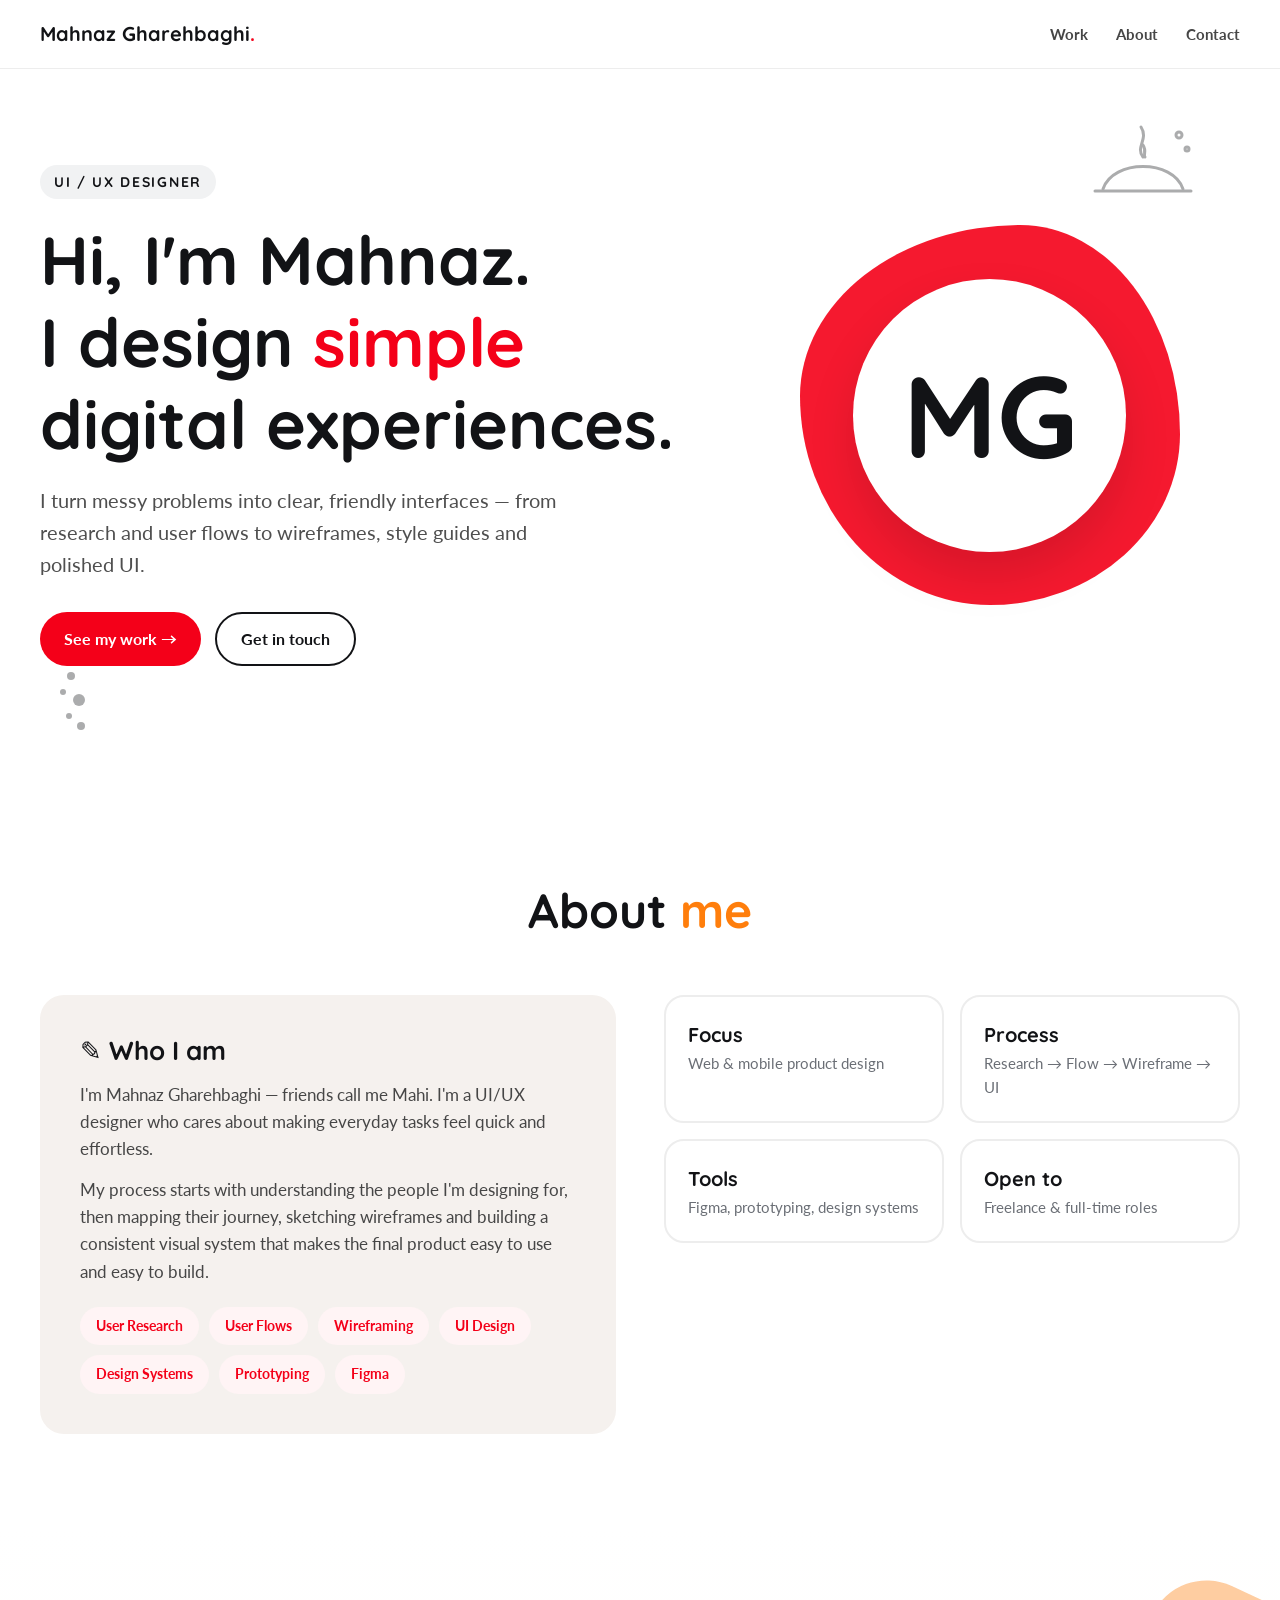
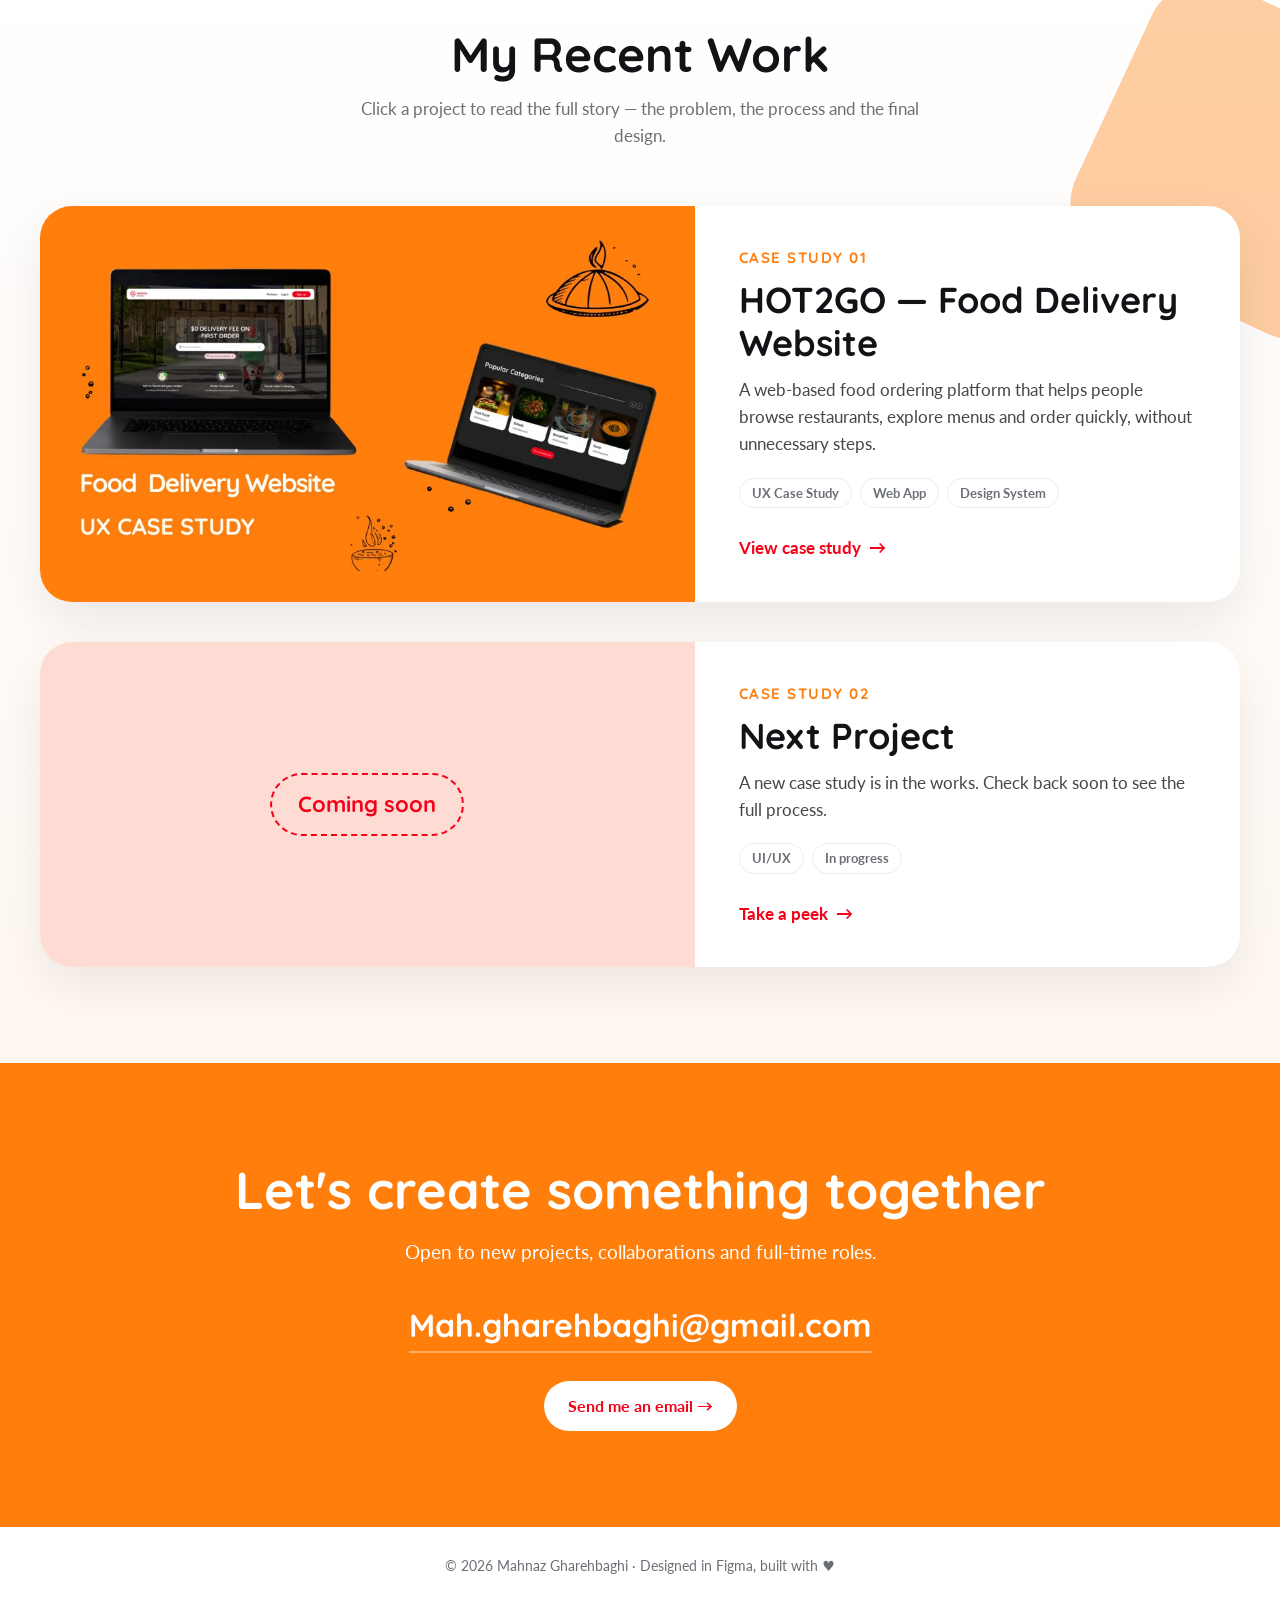
==== index.html @ f17ccb19 "Home hero: light background instead of black Co-Authored-By: Claude Opus 5.5 <noreply@anthropic.com>" ====
<!doctype html>
<html lang="en">
<head>
  <meta charset="utf-8">
  <meta name="viewport" content="width=device-width, initial-scale=1">
  <title>Mahnaz Gharehbaghi · UI/UX Designer</title>
  <meta name="description" content="Portfolio of Mahnaz Gharehbaghi (Mahi), UI/UX designer: case studies in user research, user flows, wireframes and design systems.">
  <meta property="og:title" content="Mahnaz Gharehbaghi · UI/UX Designer">
  <meta property="og:description" content="UI/UX case studies by Mahi.">
  <meta property="og:image" content="/assets/hot2go/card.webp">
  <link rel="icon" href="data:image/svg+xml,<svg xmlns='http://www.w3.org/2000/svg' viewBox='0 0 64 64'><circle cx='32' cy='32' r='30' fill='%23121316'/><text x='32' y='43' font-size='30' text-anchor='middle' font-family='Arial' font-weight='700' fill='white'>M</text></svg>">
  <link rel="preconnect" href="https://fonts.googleapis.com">
  <link rel="preconnect" href="https://fonts.gstatic.com" crossorigin>
  <link href="https://fonts.googleapis.com/css2?family=Lato:wght@400;700&family=Quicksand:wght@500;700&display=swap" rel="stylesheet">
  <link rel="stylesheet" href="/styles.css?v=5">
</head>
<body class="home">

<nav class="nav">
  <div class="wrap">
    <a href="/" class="logo full">Mahnaz Gharehbaghi<span>.</span></a>
    <ul>
      <li><a href="#work">Work</a></li>
      <li class="hide-sm"><a href="#about">About</a></li>
      <li class="nav-contact">
        <button type="button" aria-expanded="false" aria-controls="contact-pop">Contact</button>
        <div class="contact-pop" id="contact-pop" role="dialog" aria-label="Contact">
          <small>Email me at</small>
          <a href="mailto:Mah.gharehbaghi@gmail.com">Mah.gharehbaghi@gmail.com</a>
          <button type="button" class="copy" data-email="Mah.gharehbaghi@gmail.com">Copy email</button>
        </div>
      </li>
    </ul>
  </div>
</nav>

<header class="hero">
  <!-- doodles -->
  <svg class="doodle d1" viewBox="0 0 120 120" fill="none" stroke="#121316" stroke-width="3" stroke-linecap="round" aria-hidden="true">
    <path d="M20 80c10-30 70-30 80 0"/><path d="M12 82h96"/><path d="M60 48c-8-10 6-18-2-30"/><path d="M60 36c4 6 0 10 2 12"/>
    <circle cx="96" cy="26" r="3"/><circle cx="104" cy="40" r="2"/>
  </svg>
  <svg class="doodle d2" viewBox="0 0 80 80" fill="#121316" aria-hidden="true">
    <circle cx="20" cy="10" r="4"/><circle cx="12" cy="26" r="3"/><circle cx="28" cy="34" r="6"/><circle cx="18" cy="50" r="3"/><circle cx="30" cy="60" r="4"/>
  </svg>

  <div class="wrap">
    <div>
      <span class="eyebrow reveal">UI / UX Designer</span>
      <h1 class="reveal delay-1">Hi, I'm Mahnaz.<br>I design <em>simple</em> digital experiences.</h1>
      <p class="lead reveal delay-2">I turn messy problems into clear, friendly interfaces — from research and user flows to wireframes, style guides and polished UI.</p>
      <div class="actions reveal delay-2">
        <a class="btn" href="#work">See my work →</a>
        <a class="btn ghost" href="mailto:Mah.gharehbaghi@gmail.com">Get in touch</a>
      </div>
    </div>
    <div class="portrait reveal delay-1" aria-hidden="true">
      <div class="blob"></div>
      <div class="initials">MG</div>
    </div>
  </div>

  <svg class="wave" viewBox="0 0 1440 80" preserveAspectRatio="none" aria-hidden="true">
    <path d="M0 40 C 360 90 720 0 1080 30 S 1440 50 1440 50 V80 H0 Z" fill="#ffffff"/>
  </svg>
</header>

<section class="about" id="about">
  <div class="wrap">
    <div class="section-head reveal">
      <h2>About <span>me</span></h2>
    </div>
    <div class="about-grid">
      <div class="about-card reveal">
        <h3>✎ Who I am</h3>
        <p>I'm Mahnaz Gharehbaghi — friends call me Mahi. I'm a UI/UX designer who cares about making everyday tasks feel quick and effortless.</p>
        <p>My process starts with understanding the people I'm designing for, then mapping their journey, sketching wireframes and building a consistent visual system that makes the final product easy to use and easy to build.</p>
        <div class="skills">
          <span>User Research</span><span>User Flows</span><span>Wireframing</span>
          <span>UI Design</span><span>Design Systems</span><span>Prototyping</span><span>Figma</span>
        </div>
      </div>
      <div class="facts reveal delay-1">
        <div class="fact"><div class="label">Focus</div><div class="value">Web &amp; mobile product design</div></div>
        <div class="fact"><div class="label">Process</div><div class="value">Research → Flow → Wireframe → UI</div></div>
        <div class="fact"><div class="label">Tools</div><div class="value">Figma, prototyping, design systems</div></div>
        <div class="fact"><div class="label">Open to</div><div class="value">Freelance &amp; full-time roles</div></div>
      </div>
    </div>
  </div>
</section>

<section class="work" id="work">
  <div class="work-blob" aria-hidden="true"></div>
  <div class="wrap">
    <div class="section-head reveal">
      <h2>My Recent Work</h2>
      <p>Click a project to read the full story — the problem, the process and the final design.</p>
    </div>

    <div class="cases">
      <a class="case reveal" href="/case-studies/hot2go">
        <div class="thumb"><img src="/assets/hot2go/card.webp" alt="HOT2GO food delivery website shown on two laptops" width="960" height="492"></div>
        <div class="body">
          <div class="num">CASE STUDY 01</div>
          <h3>HOT2GO — Food Delivery Website</h3>
          <p>A web-based food ordering platform that helps people browse restaurants, explore menus and order quickly, without unnecessary steps.</p>
          <div class="tags"><span>UX Case Study</span><span>Web App</span><span>Design System</span></div>
          <span class="more">View case study <span class="arrow">→</span></span>
        </div>
      </a>

      <a class="case soon reveal" href="/case-studies/coming-soon">
        <div class="thumb"><span class="ph">Coming soon</span></div>
        <div class="body">
          <div class="num">CASE STUDY 02</div>
          <h3>Next Project</h3>
          <p>A new case study is in the works. Check back soon to see the full process.</p>
          <div class="tags"><span>UI/UX</span><span>In progress</span></div>
          <span class="more">Take a peek <span class="arrow">→</span></span>
        </div>
      </a>
    </div>
  </div>
</section>

<section class="contact" id="contact">
  <div class="wrap reveal">
    <h2>Let's create something together</h2>
    <p>Open to new projects, collaborations and full-time roles.</p>
    <a class="email-big" href="mailto:Mah.gharehbaghi@gmail.com">Mah.gharehbaghi@gmail.com</a><br>
    <a class="btn" href="mailto:Mah.gharehbaghi@gmail.com">Send me an email →</a>
  </div>
</section>

<footer>© <span id="y"></span> Mahnaz Gharehbaghi · Designed in Figma, built with ♥</footer>

<script src="/main.js?v=5"></script>
</body>
</html>
---- styles.css ----
/* Portfolio_Mahi — styles based on the HOT2GO Figma style guide */
:root {
  --orange: #ff7e0c;
  --peach: #fec18a;
  --blush: #fedcd4;
  --card: #f5f1ee;
  --red: #f40019;
  --red-50: #fff4f5;
  --ink: #121316;
  --ink-2: #464646;
  --muted: #6b6f76;
  --line: #ededed;
  --white: #ffffff;
  --radius: 24px;
  --max: 1200px;
  --head: "Quicksand", system-ui, sans-serif;
  --body: "Lato", system-ui, sans-serif;
}

* { box-sizing: border-box; }
html { scroll-behavior: smooth; }
body {
  margin: 0;
  background: var(--white);
  color: var(--ink);
  font-family: var(--body);
  font-size: 17px;
  line-height: 1.6;
  overflow-x: hidden;
}
img { max-width: 100%; display: block; }
a { color: inherit; }
h1, h2, h3 { font-family: var(--head); font-weight: 700; line-height: 1.2; margin: 0; }

.wrap { width: min(var(--max), 100% - 32px); margin-inline: auto; }

/* ---------- Nav ---------- */
.nav {
  position: sticky; top: 0; z-index: 20;
  background: rgba(255, 255, 255, .9);
  backdrop-filter: blur(10px);
  border-bottom: 1px solid var(--line);
}
.nav .wrap { display: flex; align-items: center; justify-content: space-between; height: 68px; }
.logo { font-family: var(--head); font-weight: 700; font-size: 24px; text-decoration: none; }
.logo span { color: var(--red); }
.nav ul { list-style: none; display: flex; gap: 28px; margin: 0; padding: 0; }
.nav ul a { text-decoration: none; font-weight: 700; font-size: 15px; color: var(--ink-2); }
.nav ul a:hover { color: var(--red); }
.btn {
  display: inline-flex; align-items: center; gap: 8px;
  background: var(--red); color: var(--white);
  font-family: var(--body); font-weight: 700; font-size: 16px;
  padding: 12px 24px; border-radius: 999px; text-decoration: none;
  transition: transform .2s ease, box-shadow .2s ease;
}
.btn:hover { transform: translateY(-2px); box-shadow: 0 8px 20px rgba(244, 0, 25, .25); }
.btn.ghost { background: transparent; color: var(--white); border: 2px solid var(--white); }
.btn.ghost:hover { box-shadow: none; background: rgba(255,255,255,.12); }

/* ---------- Hero ---------- */
.hero {
  position: relative; overflow: hidden;
  background: var(--orange); color: var(--white);
  padding: 96px 0 120px;
}
.hero .wrap { position: relative; z-index: 2; display: grid; grid-template-columns: 1.3fr 1fr; gap: 48px; align-items: center; }
.eyebrow {
  display: inline-block; font-family: var(--head); font-weight: 700;
  letter-spacing: .12em; text-transform: uppercase; font-size: 14px;
  background: rgba(255,255,255,.18); padding: 6px 14px; border-radius: 999px; margin-bottom: 20px;
}
.hero h1 { font-size: clamp(40px, 6vw, 68px); }
.hero h1 em { font-style: normal; color: var(--ink); }
.hero p.lead { font-size: 20px; max-width: 540px; margin: 20px 0 32px; opacity: .95; }
.hero .actions { display: flex; flex-wrap: wrap; gap: 14px; }
.hero .btn { background: var(--white); color: var(--red); }
.hero .btn.ghost { background: transparent; color: var(--white); }

.portrait {
  position: relative; aspect-ratio: 1; max-width: 380px; justify-self: center; width: 100%;
}
.portrait .blob {
  position: absolute; inset: 0;
  background: var(--peach);
  border-radius: 58% 42% 50% 50% / 45% 55% 45% 55%;
  animation: morph 12s ease-in-out infinite;
}
.portrait .initials {
  position: absolute; inset: 14%;
  display: grid; place-items: center;
  background: var(--white); color: var(--red);
  border-radius: 50%;
  font-family: var(--head); font-size: clamp(64px, 9vw, 120px); font-weight: 700;
  box-shadow: 0 24px 48px rgba(0,0,0,.12);
}
.doodle { position: absolute; z-index: 1; pointer-events: none; }
.doodle.d1 { top: 40px; right: 6%; width: 120px; }
.doodle.d2 { bottom: 40px; left: 4%; width: 80px; }
.wave { position: absolute; left: 0; right: 0; bottom: -1px; width: 100%; height: 80px; z-index: 1; }

@keyframes morph {
  0%, 100% { border-radius: 58% 42% 50% 50% / 45% 55% 45% 55%; transform: rotate(0deg); }
  50% { border-radius: 42% 58% 45% 55% / 55% 45% 55% 45%; transform: rotate(8deg); }
}

/* ---------- Sections ---------- */
section { padding: 96px 0; position: relative; }
.section-head { text-align: center; margin-bottom: 56px; }
.section-head h2 { font-size: clamp(32px, 4vw, 48px); }
.section-head h2 span { color: var(--orange); }
.section-head p { color: var(--muted); margin: 12px auto 0; max-width: 560px; }

/* About */
.about { background: var(--white); }
.about-grid { display: grid; grid-template-columns: 1fr 1fr; gap: 48px; align-items: start; }
.about-card {
  background: var(--card); border-radius: var(--radius); padding: 40px;
}
.about-card h3 { font-size: 26px; margin-bottom: 14px; display: flex; gap: 10px; align-items: center; }
.about-card p { color: var(--ink-2); margin: 0 0 14px; }
.facts { display: grid; grid-template-columns: 1fr 1fr; gap: 16px; }
.fact {
  border: 2px solid var(--line); border-radius: 20px; padding: 22px;
}
.fact .label { font-family: var(--head); font-weight: 700; font-size: 20px; }
.fact .value { color: var(--muted); font-size: 15px; }
.skills { display: flex; flex-wrap: wrap; gap: 10px; margin-top: 22px; }
.skills span {
  background: var(--red-50); color: var(--red); font-weight: 700; font-size: 14px;
  padding: 8px 16px; border-radius: 999px;
}

/* Work / case studies */
.work { background: linear-gradient(180deg, var(--white) 0%, #fff8f2 100%); overflow: hidden; }
.work-blob {
  position: absolute; right: -120px; top: 80px; width: 300px; height: 300px;
  background: var(--peach); border-radius: 60px; transform: rotate(25deg); opacity: .8; z-index: 0;
}
.cases, .work .section-head { position: relative; z-index: 1; }
.cases { display: grid; gap: 40px; }
.case {
  display: grid; grid-template-columns: 1.2fr 1fr; align-items: center; gap: 0;
  background: var(--white); border-radius: 32px; overflow: hidden; text-decoration: none;
  box-shadow: 0 20px 50px rgba(18, 19, 22, .08);
  transition: transform .35s ease, box-shadow .35s ease;
}
.case:hover { transform: translateY(-6px); box-shadow: 0 30px 60px rgba(18, 19, 22, .14); }
.case .thumb { height: 100%; min-height: 320px; overflow: hidden; background: var(--orange); }
.case .thumb { display: grid; place-items: center; }
.case .thumb img { width: 100%; height: 100%; object-fit: contain; transition: transform .6s ease; }
.case:hover .thumb img { transform: scale(1.05); }
.case .body { padding: 40px 44px; }
.case .num { font-family: var(--head); font-weight: 700; color: var(--orange); font-size: 15px; letter-spacing: .1em; }
.case h3 { font-size: clamp(26px, 3vw, 36px); margin: 8px 0 12px; }
.case p { color: var(--ink-2); margin: 0 0 20px; }
.tags { display: flex; flex-wrap: wrap; gap: 8px; margin-bottom: 26px; }
.tags span { border: 1.5px solid var(--line); border-radius: 999px; padding: 4px 12px; font-size: 13px; color: var(--muted); font-weight: 700; }
.more { color: var(--red); font-weight: 700; display: inline-flex; gap: 8px; align-items: center; }
.case:hover .more .arrow { transform: translateX(6px); }
.more .arrow { transition: transform .3s ease; }

.case.soon .thumb {
  display: grid; place-items: center; background: var(--blush);
}
.case.soon .thumb .ph {
  font-family: var(--head); font-weight: 700; color: var(--red); font-size: 22px;
  border: 2px dashed var(--red); border-radius: 999px; padding: 12px 26px;
}

/* Contact */
.contact { background: var(--orange); color: var(--white); text-align: center; overflow: hidden; }
.contact h2 { font-size: clamp(32px, 4.5vw, 52px); }
.contact p { font-size: 19px; max-width: 520px; margin: 16px auto 32px; }
.contact .btn { background: var(--white); color: var(--red); }

footer { padding: 28px 0; text-align: center; color: var(--muted); font-size: 14px; }

/* ---------- Case study page ---------- */
.cs-hero { padding: 64px 0 40px; }
.back { display: inline-flex; gap: 8px; color: var(--muted); font-weight: 700; text-decoration: none; margin-bottom: 24px; }
.back:hover { color: var(--red); }
.cs-hero h1 { font-size: clamp(36px, 5vw, 56px); }
.cs-hero h1 span { color: var(--orange); }
.cs-hero p { color: var(--ink-2); max-width: 720px; font-size: 19px; }
.cs-meta { display: flex; flex-wrap: wrap; gap: 14px; margin-top: 24px; }
.cs-meta div { background: var(--card); border-radius: 16px; padding: 12px 20px; }
.cs-meta b { display: block; font-family: var(--head); }
.cs-meta span { color: var(--muted); font-size: 15px; }
.cs-sections { padding: 0; }
.cs-sections img { width: 100%; max-width: 1440px; height: auto; margin-inline: auto; }
.cs-next { text-align: center; padding: 80px 0; background: var(--card); }
.cs-next h2 { font-size: 32px; margin-bottom: 20px; }

.soon-page { min-height: 70vh; display: grid; place-items: center; text-align: center; }
.soon-page h1 { font-size: clamp(36px, 5vw, 56px); margin-bottom: 12px; }
.soon-page h1 span { color: var(--orange); }
.soon-page p { color: var(--muted); margin-bottom: 28px; }

/* ---------- Reveal animation ---------- */
.reveal { opacity: 0; transform: translateY(32px); transition: opacity .8s ease, transform .8s ease; }
.reveal.in { opacity: 1; transform: none; }
.reveal.delay-1 { transition-delay: .12s; }
.reveal.delay-2 { transition-delay: .24s; }

@media (prefers-reduced-motion: reduce) {
  html { scroll-behavior: auto; }
  .reveal { opacity: 1; transform: none; transition: none; }
  .portrait .blob { animation: none; }
}

/* ---------- Responsive ---------- */
@media (max-width: 860px) {
  .hero { padding: 64px 0 100px; }
  .hero .wrap, .about-grid, .case { grid-template-columns: 1fr; }
  .portrait { max-width: 260px; order: -1; }
  .case .thumb { min-height: 220px; }
  .case .body { padding: 28px 24px; }
  section { padding: 72px 0; }
  .doodle.d1 { width: 80px; }
  .work-blob { width: 180px; height: 180px; right: -110px; top: 40px; }
}
@media (max-width: 560px) {
  .nav ul { gap: 16px; }
  .nav ul li.hide-sm { display: none; }
  .facts { grid-template-columns: 1fr; }
  .about-card { padding: 28px 22px; }
}

/* ---------- Home hero palette (no orange, hero only) ---------- */
body.home {
  --h-bg: #121316;      /* hero + contact */
  --h-soft: #f5f5f7;    /* light sections */
  --h-accent: #f40019;  /* brand red */
  --h-blob: #2b3037;
}
.home .hero { background: var(--white); color: var(--ink); }
.home .hero h1 em { color: var(--h-accent); }
.home .hero p.lead { color: var(--ink-2); }
.home .eyebrow { background: #f1f2f3; color: var(--ink); }
.home .hero .btn { background: var(--h-accent); color: var(--white); }
.home .hero .btn.ghost { background: transparent; color: var(--ink); border-color: var(--ink); }
.home .hero .btn.ghost:hover { background: #f1f2f3; }
.home .doodle.d1 { stroke: var(--ink); opacity: .35; }
.home .doodle.d2 { fill: var(--ink); opacity: .35; }
.home .portrait .blob { background: var(--h-accent); opacity: .9; }
.home .portrait .initials { color: var(--ink); }
.home .wave { display: none; }
.contact .email-big { display: inline-block; font-family: var(--head); font-weight: 700; font-size: clamp(22px, 3vw, 32px); color: var(--white); margin-bottom: 28px; text-decoration: none; border-bottom: 2px solid rgba(255,255,255,.35); }
.contact .email-big:hover { border-color: var(--white); }

/* Nav: full name + contact popover */
.logo.full { font-size: 20px; white-space: nowrap; }
.nav-contact { position: relative; }
.nav-contact > button {
  font: inherit; font-weight: 700; font-size: 15px; color: var(--ink-2);
  background: none; border: 0; padding: 0; cursor: pointer;
}
.nav-contact > button:hover, .nav-contact > button[aria-expanded="true"] { color: var(--red); }
.contact-pop {
  position: absolute; right: 0; top: calc(100% + 18px);
  background: var(--white); border: 1px solid var(--line); border-radius: 16px;
  box-shadow: 0 20px 40px rgba(18,19,22,.12);
  padding: 16px 18px; min-width: 280px; z-index: 30;
  opacity: 0; transform: translateY(-6px); pointer-events: none; transition: opacity .2s ease, transform .2s ease;
}
.contact-pop.open { opacity: 1; transform: none; pointer-events: auto; }
.contact-pop small { display: block; color: var(--muted); font-size: 13px; margin-bottom: 6px; }
.contact-pop a { display: block; font-weight: 700; color: var(--ink); text-decoration: none; margin-bottom: 12px; white-space: nowrap; }
.contact-pop a:hover { color: var(--red); }
.contact-pop .copy {
  font: inherit; font-size: 14px; font-weight: 700; cursor: pointer;
  background: var(--red-50); color: var(--red); border: 0; border-radius: 999px; padding: 6px 14px;
}
@media (max-width: 560px) {
  .logo.full { font-size: 17px; }
  .contact-pop { right: -8px; min-width: 0; padding: 14px 16px; }
  .contact-pop a { font-size: 15px; }
}
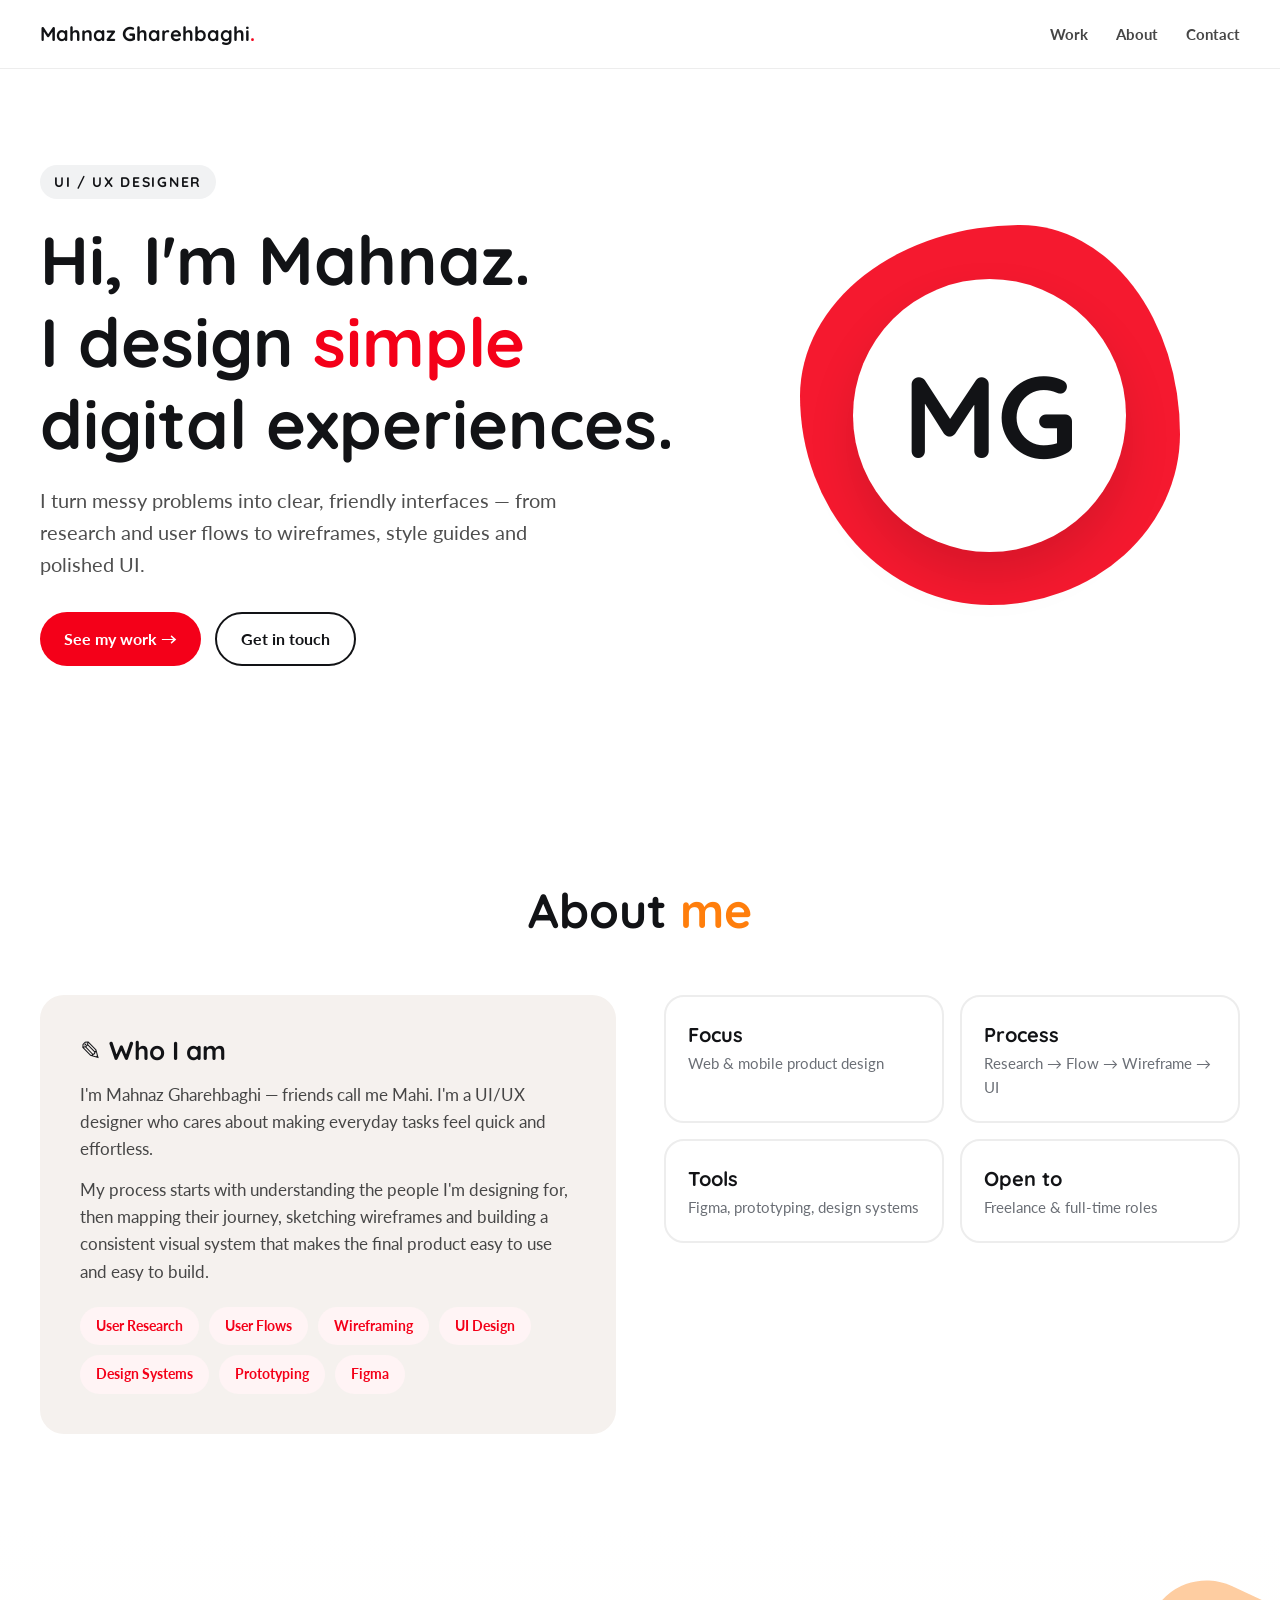
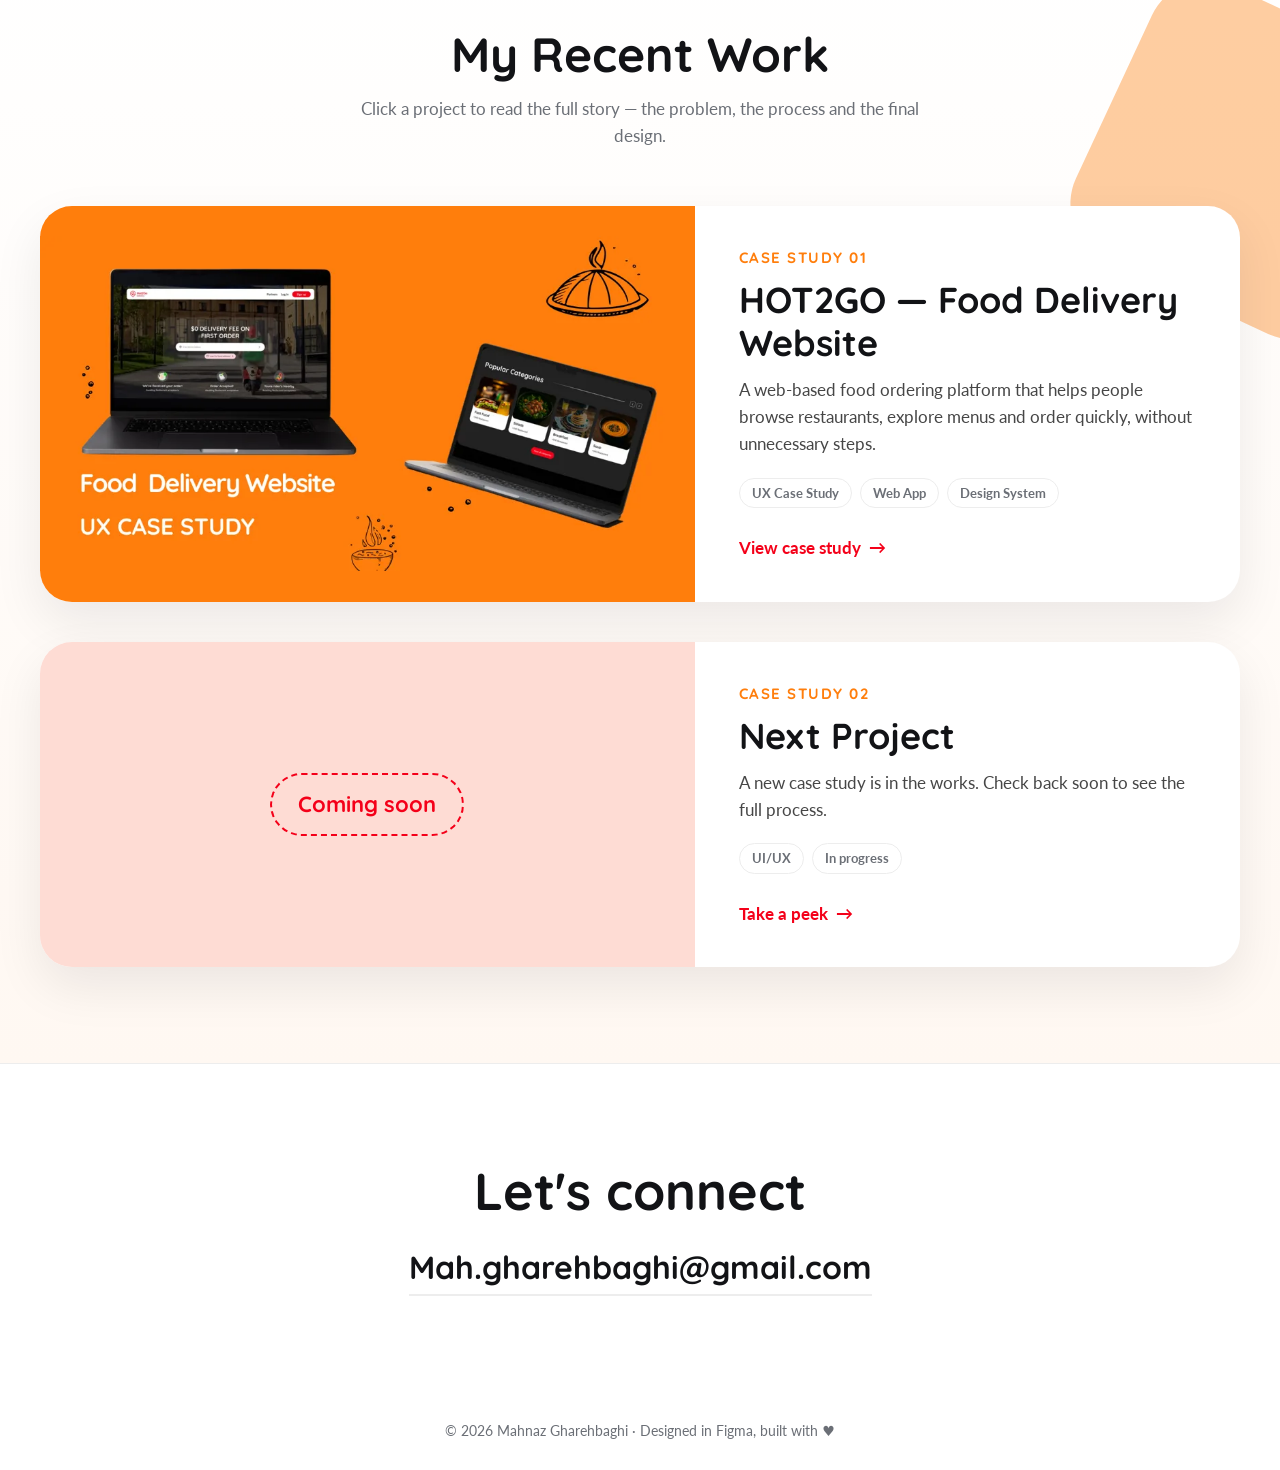
==== commit 9f812e65: "Home: remove hero doodles; simple 'Let's connect' contact section Co-Authored-By: Claude Opus 5.5 <n" ====
--- a/index.html
+++ b/index.html
@@ -12,7 +12,7 @@
   <link rel="preconnect" href="https://fonts.googleapis.com">
   <link rel="preconnect" href="https://fonts.gstatic.com" crossorigin>
   <link href="https://fonts.googleapis.com/css2?family=Lato:wght@400;700&family=Quicksand:wght@500;700&display=swap" rel="stylesheet">
-  <link rel="stylesheet" href="/styles.css?v=5">
+  <link rel="stylesheet" href="/styles.css?v=6">
 </head>
 <body class="home">
 
@@ -35,14 +35,6 @@
 </nav>
 
 <header class="hero">
-  <!-- doodles -->
-  <svg class="doodle d1" viewBox="0 0 120 120" fill="none" stroke="#121316" stroke-width="3" stroke-linecap="round" aria-hidden="true">
-    <path d="M20 80c10-30 70-30 80 0"/><path d="M12 82h96"/><path d="M60 48c-8-10 6-18-2-30"/><path d="M60 36c4 6 0 10 2 12"/>
-    <circle cx="96" cy="26" r="3"/><circle cx="104" cy="40" r="2"/>
-  </svg>
-  <svg class="doodle d2" viewBox="0 0 80 80" fill="#121316" aria-hidden="true">
-    <circle cx="20" cy="10" r="4"/><circle cx="12" cy="26" r="3"/><circle cx="28" cy="34" r="6"/><circle cx="18" cy="50" r="3"/><circle cx="30" cy="60" r="4"/>
-  </svg>
 
   <div class="wrap">
     <div>
@@ -126,15 +118,13 @@
 
 <section class="contact" id="contact">
   <div class="wrap reveal">
-    <h2>Let's create something together</h2>
-    <p>Open to new projects, collaborations and full-time roles.</p>
-    <a class="email-big" href="mailto:Mah.gharehbaghi@gmail.com">Mah.gharehbaghi@gmail.com</a><br>
-    <a class="btn" href="mailto:Mah.gharehbaghi@gmail.com">Send me an email →</a>
+    <h2>Let's connect</h2>
+    <a class="email-big" href="mailto:Mah.gharehbaghi@gmail.com">Mah.gharehbaghi@gmail.com</a>
   </div>
 </section>
 
 <footer>© <span id="y"></span> Mahnaz Gharehbaghi · Designed in Figma, built with ♥</footer>
 
-<script src="/main.js?v=5"></script>
+<script src="/main.js?v=6"></script>
 </body>
 </html>
--- a/styles.css
+++ b/styles.css
@@ -246,6 +246,10 @@
 .home .portrait .blob { background: var(--h-accent); opacity: .9; }
 .home .portrait .initials { color: var(--ink); }
 .home .wave { display: none; }
+.home .contact { background: var(--white); color: var(--ink); border-top: 1px solid var(--line); }
+.home .contact h2 { margin-bottom: 20px; }
+.home .contact .email-big { color: var(--ink); margin-bottom: 0; border-bottom-color: var(--line); }
+.home .contact .email-big:hover { color: var(--red); border-bottom-color: var(--red); }
 .contact .email-big { display: inline-block; font-family: var(--head); font-weight: 700; font-size: clamp(22px, 3vw, 32px); color: var(--white); margin-bottom: 28px; text-decoration: none; border-bottom: 2px solid rgba(255,255,255,.35); }
 .contact .email-big:hover { border-color: var(--white); }
 
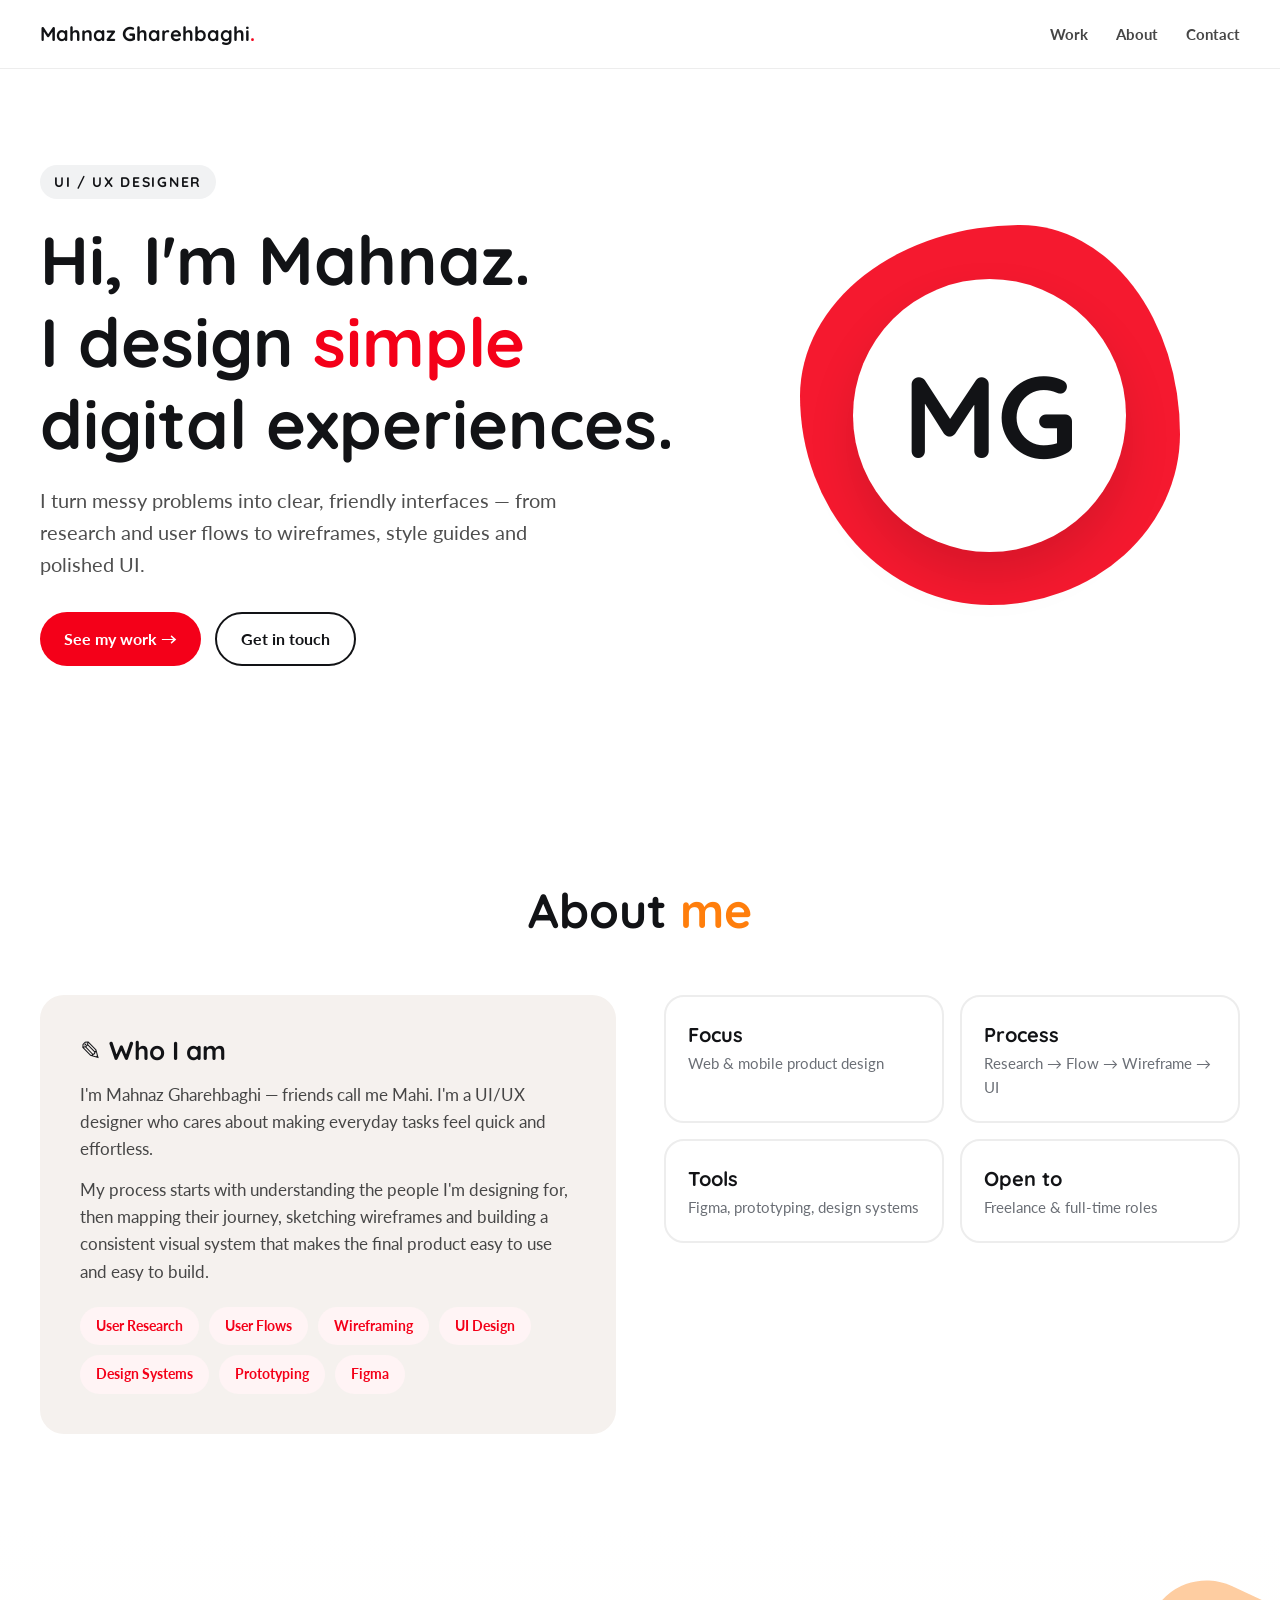
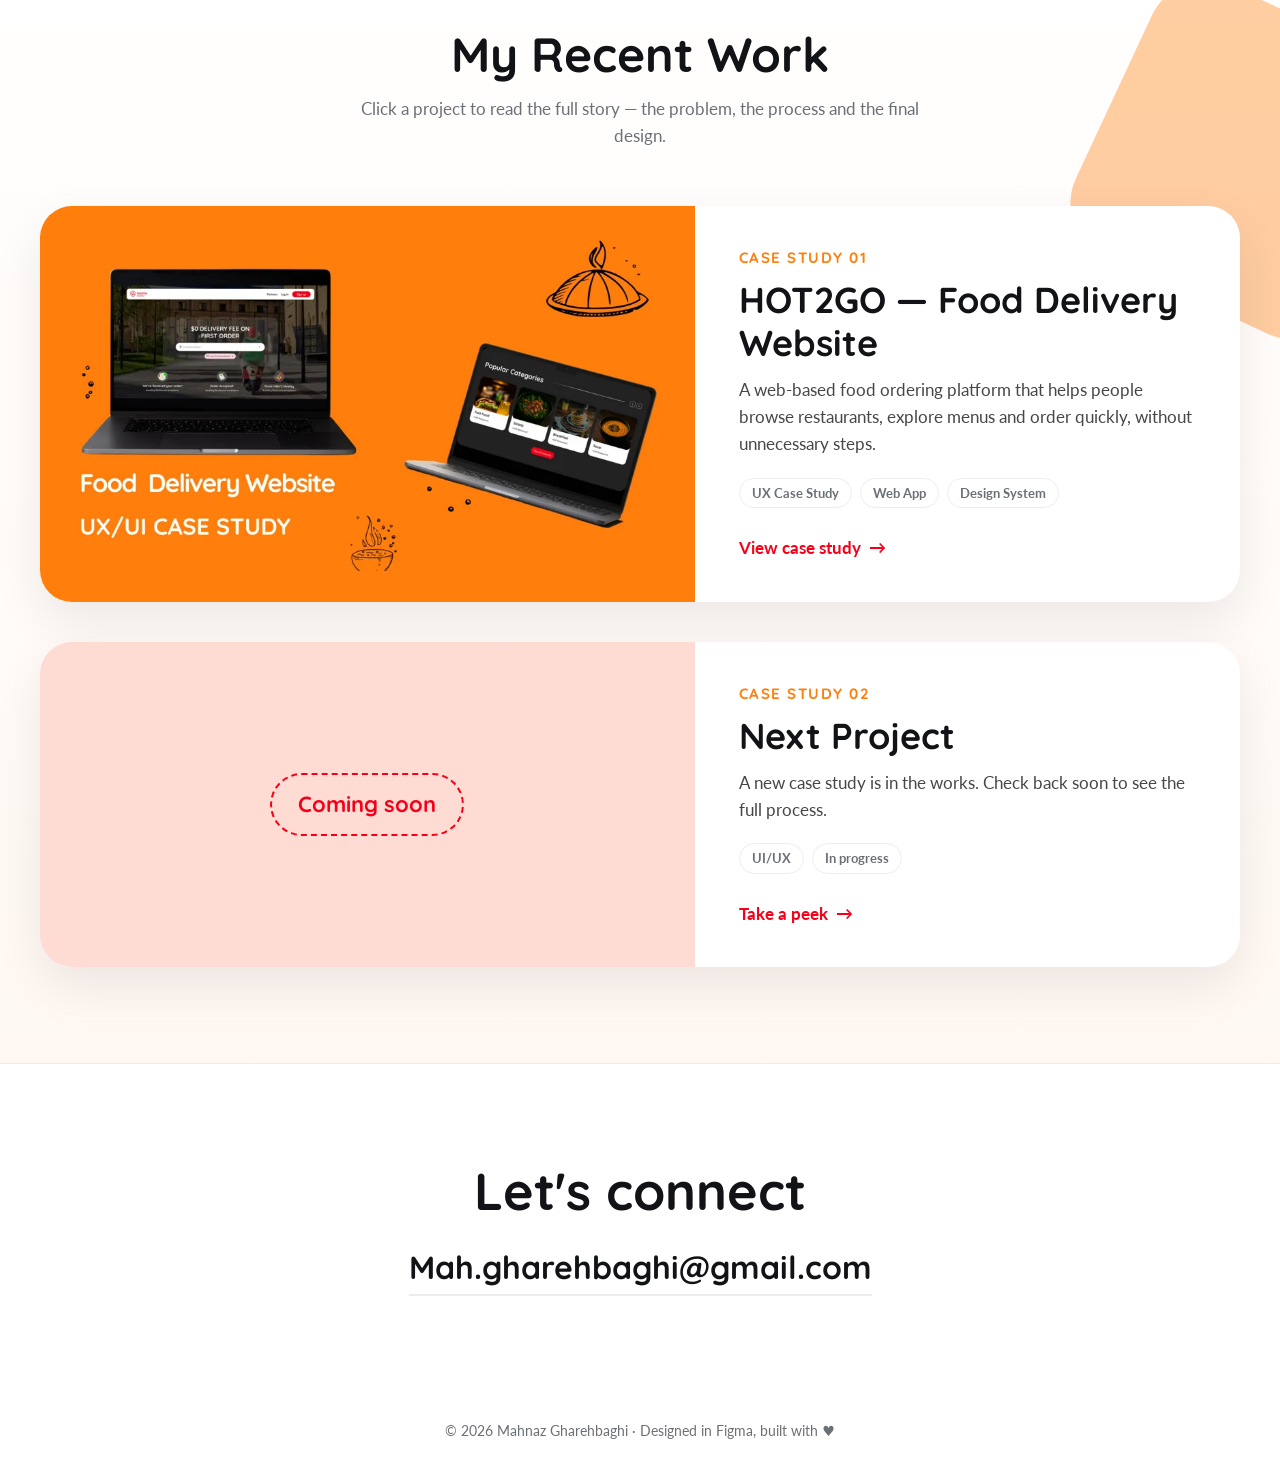
==== commit 650613f2: "HOT2GO cover: update title to UX/UI CASE STUDY from Figma Co-Authored-By: Claude Opus 5.5 <noreply@a" ====
--- a/index.html
+++ b/index.html
@@ -7,12 +7,12 @@
   <meta name="description" content="Portfolio of Mahnaz Gharehbaghi (Mahi), UI/UX designer: case studies in user research, user flows, wireframes and design systems.">
   <meta property="og:title" content="Mahnaz Gharehbaghi · UI/UX Designer">
   <meta property="og:description" content="UI/UX case studies by Mahi.">
-  <meta property="og:image" content="/assets/hot2go/card.webp">
+  <meta property="og:image" content="/assets/hot2go/card.webp?v=7">
   <link rel="icon" href="data:image/svg+xml,<svg xmlns='http://www.w3.org/2000/svg' viewBox='0 0 64 64'><circle cx='32' cy='32' r='30' fill='%23121316'/><text x='32' y='43' font-size='30' text-anchor='middle' font-family='Arial' font-weight='700' fill='white'>M</text></svg>">
   <link rel="preconnect" href="https://fonts.googleapis.com">
   <link rel="preconnect" href="https://fonts.gstatic.com" crossorigin>
   <link href="https://fonts.googleapis.com/css2?family=Lato:wght@400;700&family=Quicksand:wght@500;700&display=swap" rel="stylesheet">
-  <link rel="stylesheet" href="/styles.css?v=6">
+  <link rel="stylesheet" href="/styles.css?v=7">
 </head>
 <body class="home">
 
@@ -92,7 +92,7 @@
 
     <div class="cases">
       <a class="case reveal" href="/case-studies/hot2go">
-        <div class="thumb"><img src="/assets/hot2go/card.webp" alt="HOT2GO food delivery website shown on two laptops" width="960" height="492"></div>
+        <div class="thumb"><img src="/assets/hot2go/card.webp?v=7" alt="HOT2GO food delivery website shown on two laptops" width="960" height="492"></div>
         <div class="body">
           <div class="num">CASE STUDY 01</div>
           <h3>HOT2GO — Food Delivery Website</h3>
@@ -125,6 +125,6 @@
 
 <footer>© <span id="y"></span> Mahnaz Gharehbaghi · Designed in Figma, built with ♥</footer>
 
-<script src="/main.js?v=6"></script>
+<script src="/main.js?v=7"></script>
 </body>
 </html>
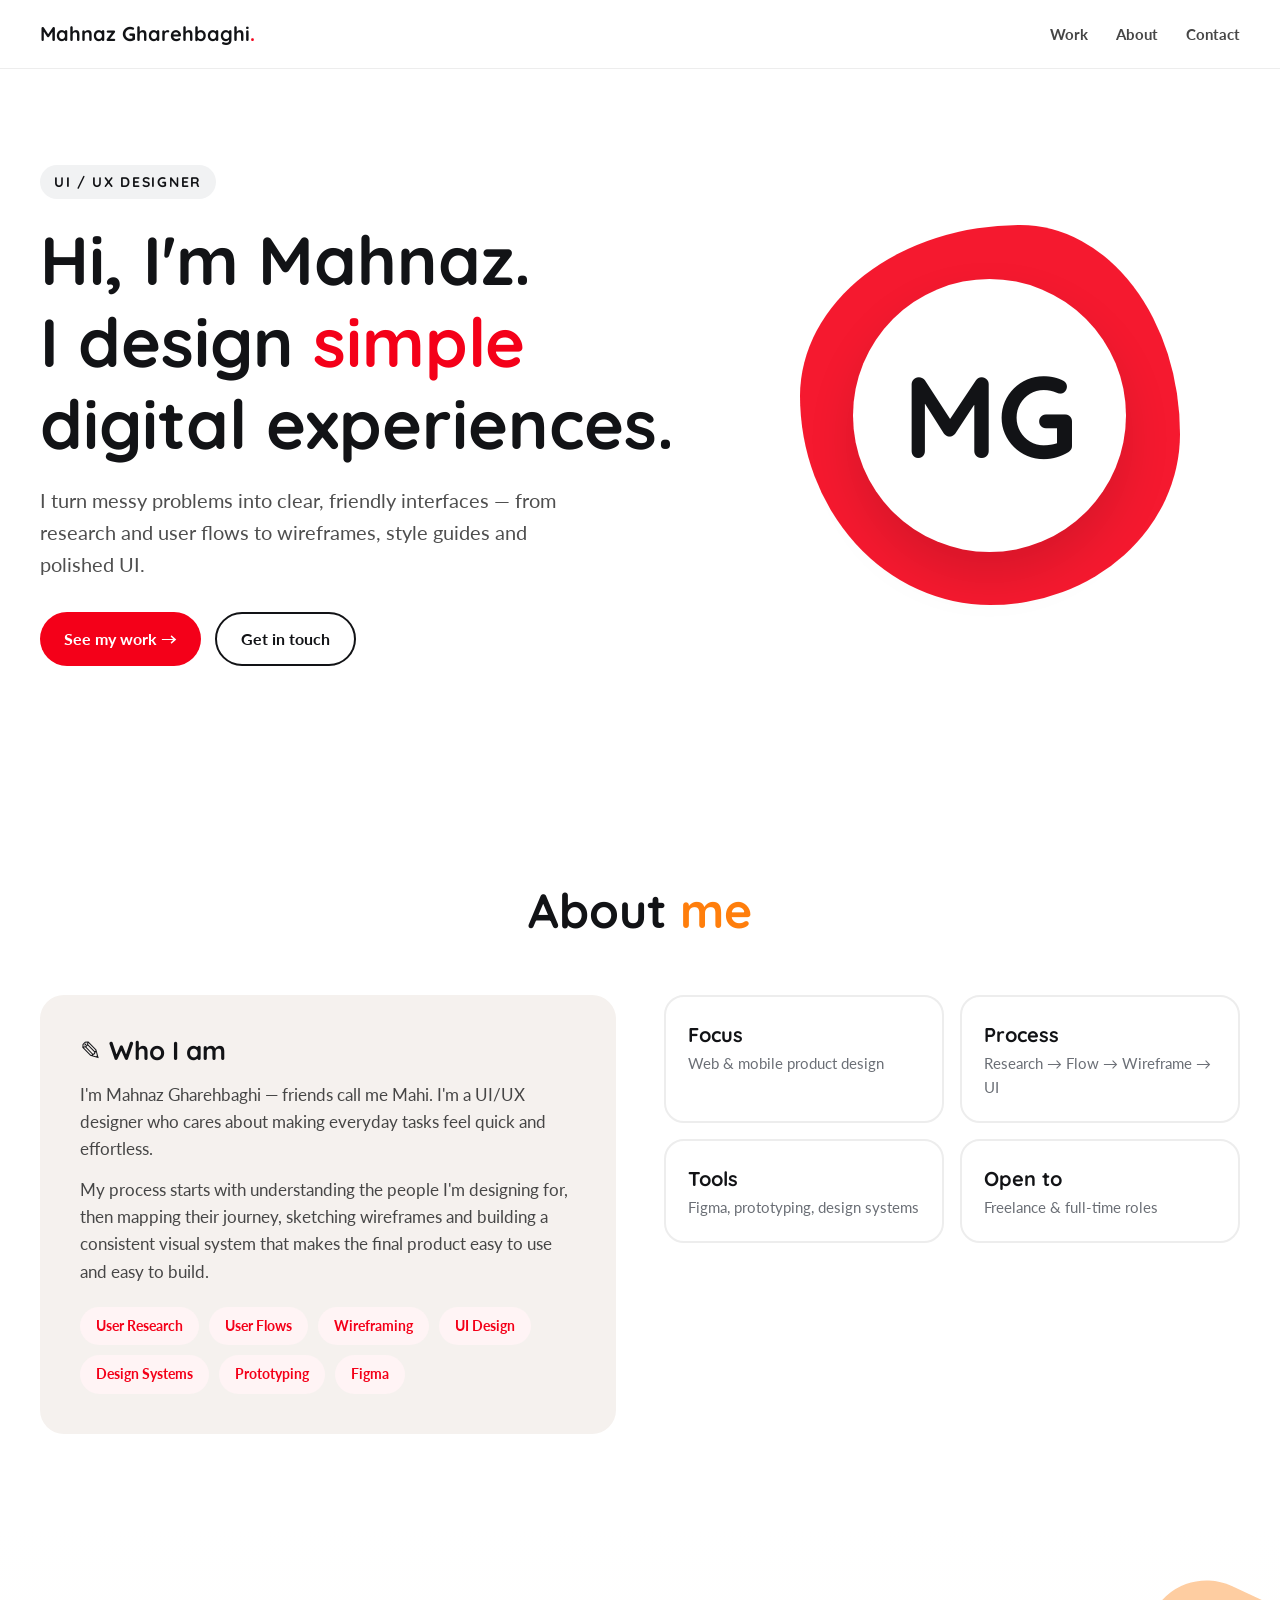
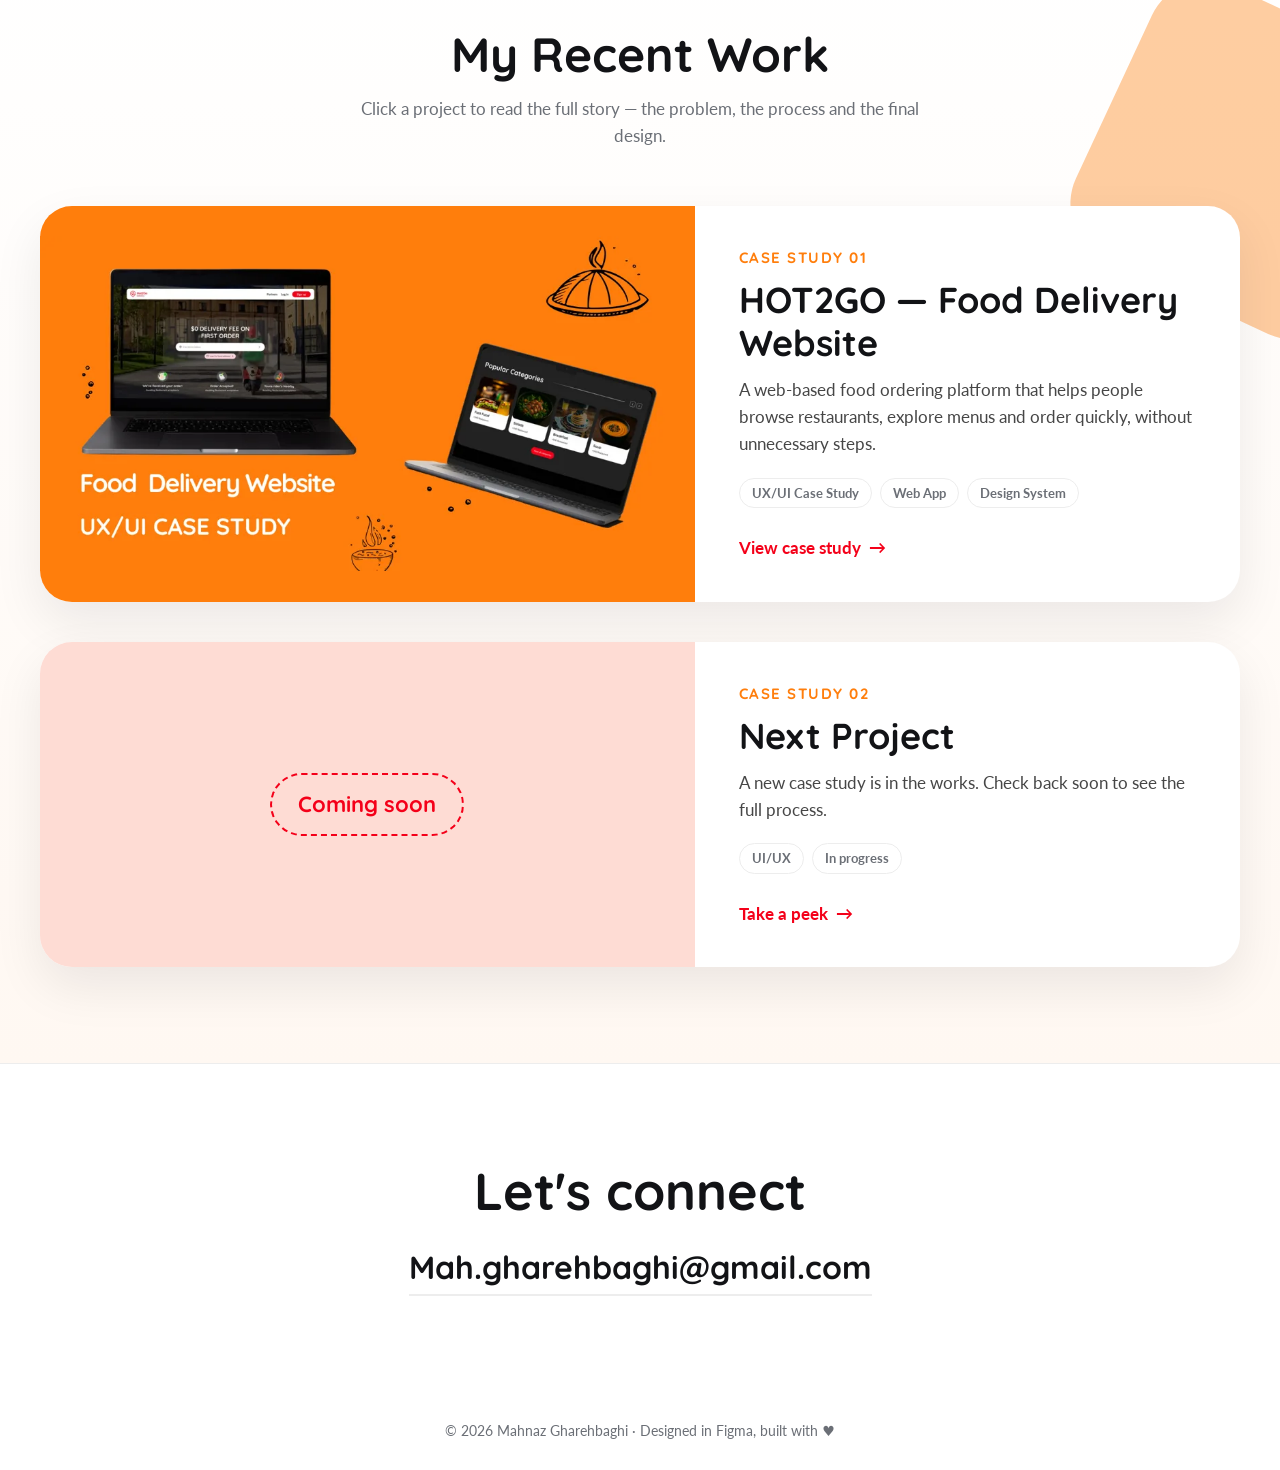
==== commit e7cb4c14: "Label: UX/UI Case Study Co-Authored-By: Claude Opus 5.5 <noreply@anthropic.com> Claude-Session: http" ====
--- a/index.html
+++ b/index.html
@@ -97,7 +97,7 @@
           <div class="num">CASE STUDY 01</div>
           <h3>HOT2GO — Food Delivery Website</h3>
           <p>A web-based food ordering platform that helps people browse restaurants, explore menus and order quickly, without unnecessary steps.</p>
-          <div class="tags"><span>UX Case Study</span><span>Web App</span><span>Design System</span></div>
+          <div class="tags"><span>UX/UI Case Study</span><span>Web App</span><span>Design System</span></div>
           <span class="more">View case study <span class="arrow">→</span></span>
         </div>
       </a>
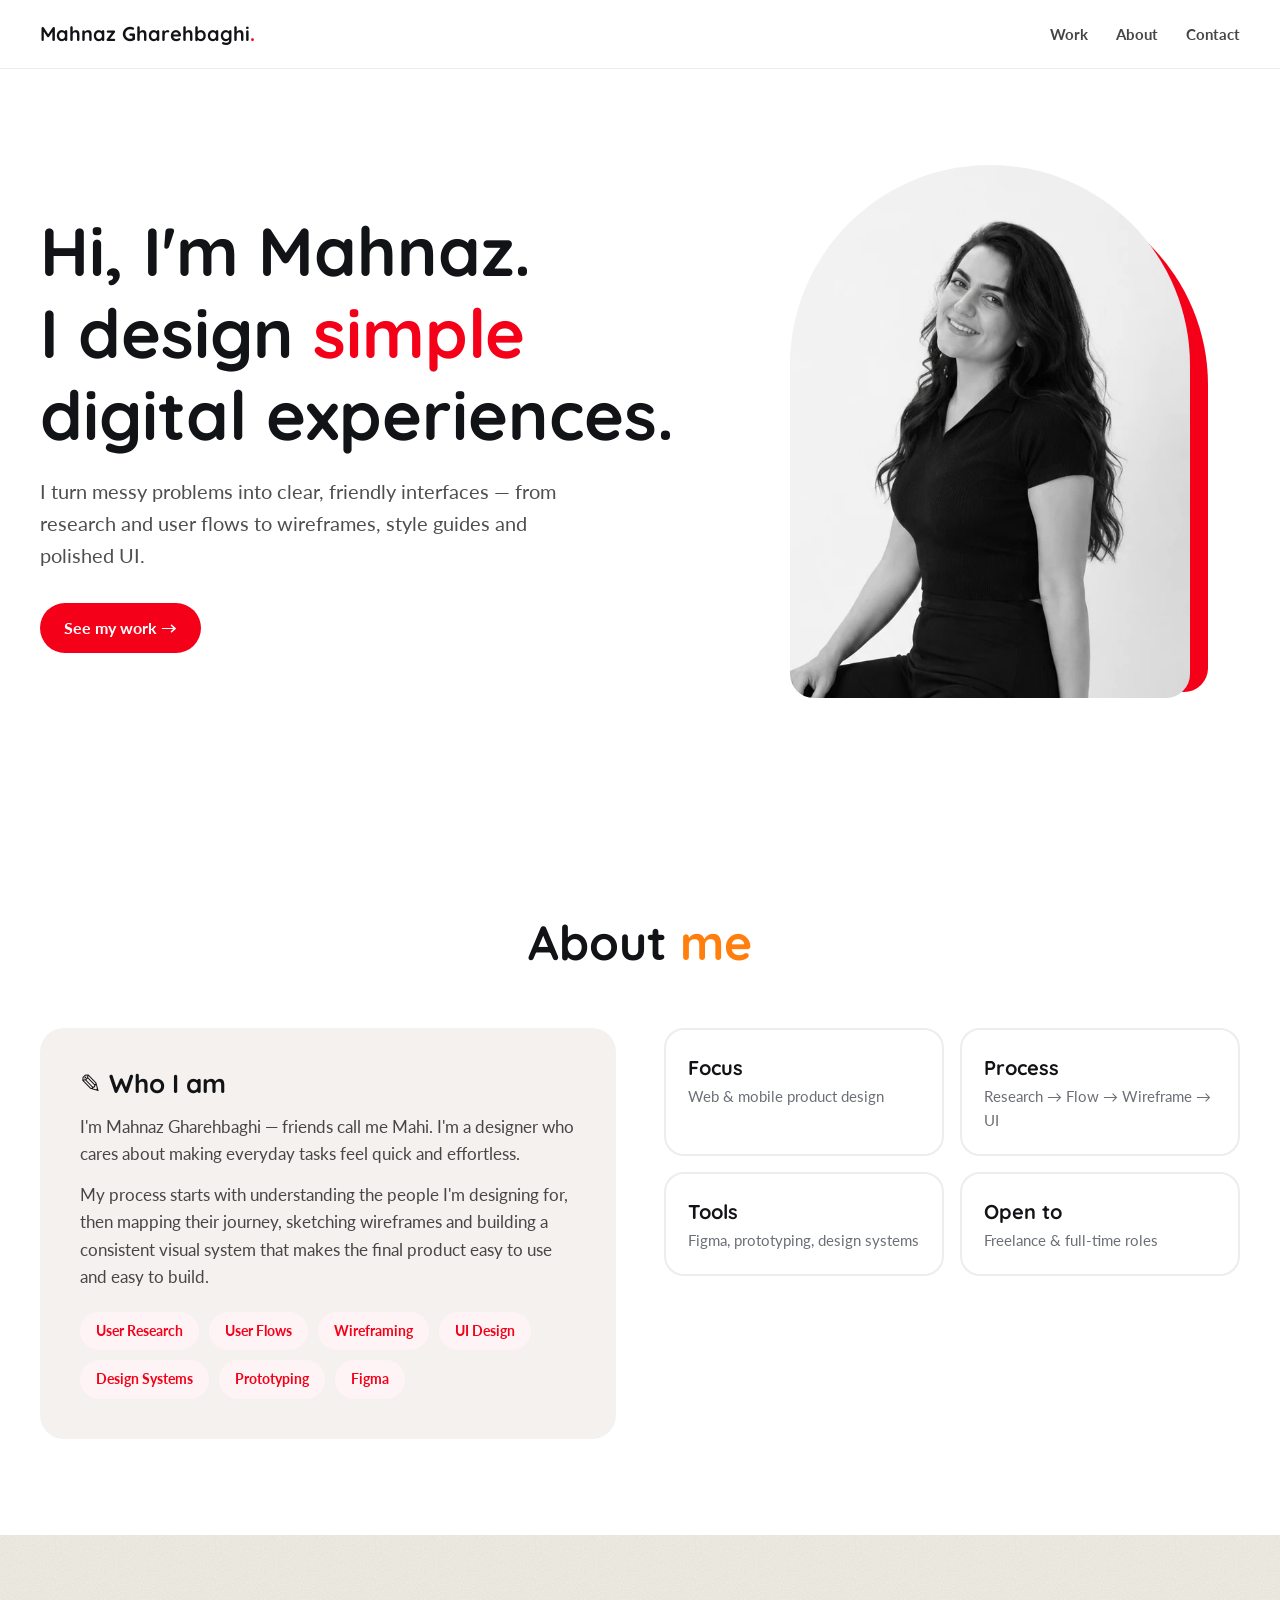
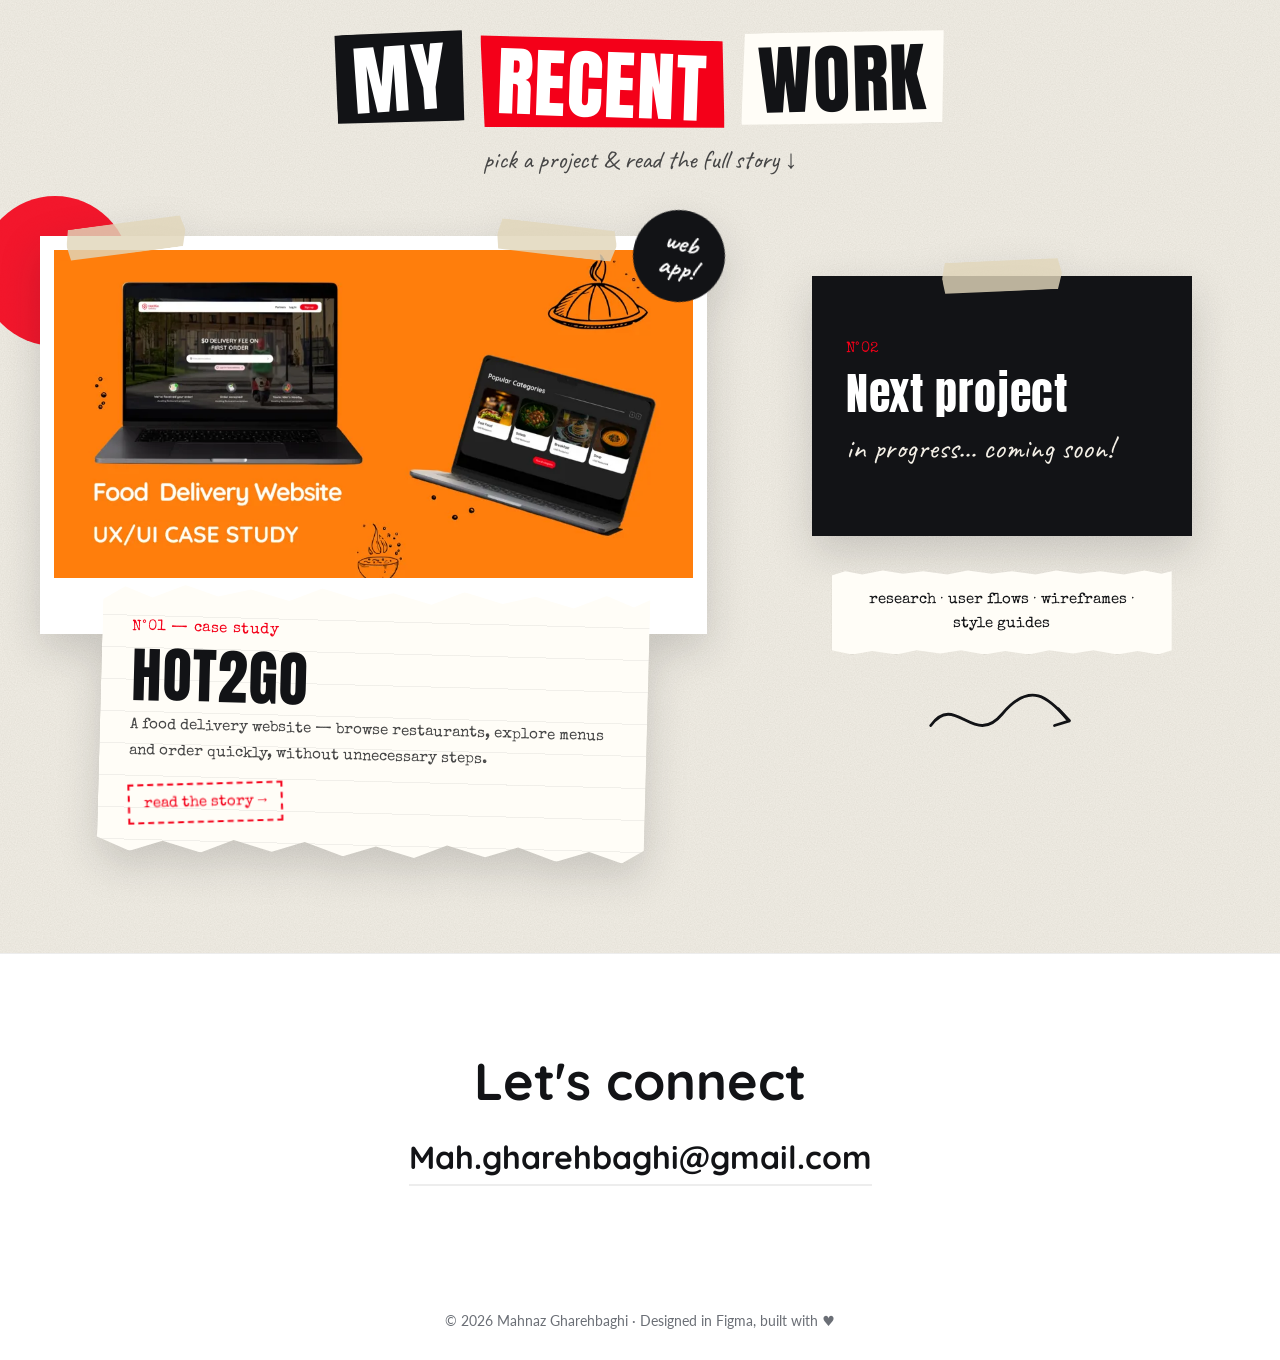
==== commit b7e410dc: "Home: portrait photo in hero, remove Get in touch and UI/UX text, collage-style Recent Work Co-Autho" ====
--- a/index.html
+++ b/index.html
@@ -3,16 +3,16 @@
 <head>
   <meta charset="utf-8">
   <meta name="viewport" content="width=device-width, initial-scale=1">
-  <title>Mahnaz Gharehbaghi · UI/UX Designer</title>
-  <meta name="description" content="Portfolio of Mahnaz Gharehbaghi (Mahi), UI/UX designer: case studies in user research, user flows, wireframes and design systems.">
-  <meta property="og:title" content="Mahnaz Gharehbaghi · UI/UX Designer">
-  <meta property="og:description" content="UI/UX case studies by Mahi.">
-  <meta property="og:image" content="/assets/hot2go/card.webp?v=7">
+  <title>Mahnaz Gharehbaghi · Portfolio</title>
+  <meta name="description" content="Portfolio of Mahnaz Gharehbaghi (Mahi): design case studies in user research, user flows, wireframes and design systems.">
+  <meta property="og:title" content="Mahnaz Gharehbaghi · Portfolio">
+  <meta property="og:description" content="Design case studies by Mahi.">
+  <meta property="og:image" content="/assets/hot2go/card.webp?v=8">
   <link rel="icon" href="data:image/svg+xml,<svg xmlns='http://www.w3.org/2000/svg' viewBox='0 0 64 64'><circle cx='32' cy='32' r='30' fill='%23121316'/><text x='32' y='43' font-size='30' text-anchor='middle' font-family='Arial' font-weight='700' fill='white'>M</text></svg>">
   <link rel="preconnect" href="https://fonts.googleapis.com">
   <link rel="preconnect" href="https://fonts.gstatic.com" crossorigin>
-  <link href="https://fonts.googleapis.com/css2?family=Lato:wght@400;700&family=Quicksand:wght@500;700&display=swap" rel="stylesheet">
-  <link rel="stylesheet" href="/styles.css?v=7">
+  <link href="https://fonts.googleapis.com/css2?family=Anton&family=Caveat:wght@500;700&family=Lato:wght@400;700&family=Quicksand:wght@500;700&family=Special+Elite&display=swap" rel="stylesheet">
+  <link rel="stylesheet" href="/styles.css?v=8">
 </head>
 <body class="home">
 
@@ -38,18 +38,16 @@
 
   <div class="wrap">
     <div>
-      <span class="eyebrow reveal">UI / UX Designer</span>
       <h1 class="reveal delay-1">Hi, I'm Mahnaz.<br>I design <em>simple</em> digital experiences.</h1>
       <p class="lead reveal delay-2">I turn messy problems into clear, friendly interfaces — from research and user flows to wireframes, style guides and polished UI.</p>
       <div class="actions reveal delay-2">
         <a class="btn" href="#work">See my work →</a>
-        <a class="btn ghost" href="mailto:Mah.gharehbaghi@gmail.com">Get in touch</a>
       </div>
     </div>
-    <div class="portrait reveal delay-1" aria-hidden="true">
-      <div class="blob"></div>
-      <div class="initials">MG</div>
-    </div>
+    <figure class="portrait-photo reveal delay-1">
+      <span class="back" aria-hidden="true"></span>
+      <img src="/assets/mahnaz.webp?v=8" alt="Portrait of Mahnaz Gharehbaghi" width="586" height="781">
+    </figure>
   </div>
 
   <svg class="wave" viewBox="0 0 1440 80" preserveAspectRatio="none" aria-hidden="true">
@@ -65,7 +63,7 @@
     <div class="about-grid">
       <div class="about-card reveal">
         <h3>✎ Who I am</h3>
-        <p>I'm Mahnaz Gharehbaghi — friends call me Mahi. I'm a UI/UX designer who cares about making everyday tasks feel quick and effortless.</p>
+        <p>I'm Mahnaz Gharehbaghi — friends call me Mahi. I'm a designer who cares about making everyday tasks feel quick and effortless.</p>
         <p>My process starts with understanding the people I'm designing for, then mapping their journey, sketching wireframes and building a consistent visual system that makes the final product easy to use and easy to build.</p>
         <div class="skills">
           <span>User Research</span><span>User Flows</span><span>Wireframing</span>
@@ -82,36 +80,43 @@
   </div>
 </section>
 
-<section class="work" id="work">
-  <div class="work-blob" aria-hidden="true"></div>
+<section class="work collage" id="work">
   <div class="wrap">
-    <div class="section-head reveal">
-      <h2>My Recent Work</h2>
-      <p>Click a project to read the full story — the problem, the process and the final design.</p>
-    </div>
+    <h2 class="cut-title reveal" aria-label="My Recent Work">
+      <span class="chip c1" aria-hidden="true">My</span>
+      <span class="chip c2" aria-hidden="true">Recent</span>
+      <span class="chip c3" aria-hidden="true">Work</span>
+    </h2>
+    <p class="scribble reveal">pick a project &amp; read the full story ↓</p>
 
-    <div class="cases">
-      <a class="case reveal" href="/case-studies/hot2go">
-        <div class="thumb"><img src="/assets/hot2go/card.webp?v=7" alt="HOT2GO food delivery website shown on two laptops" width="960" height="492"></div>
-        <div class="body">
-          <div class="num">CASE STUDY 01</div>
-          <h3>HOT2GO — Food Delivery Website</h3>
-          <p>A web-based food ordering platform that helps people browse restaurants, explore menus and order quickly, without unnecessary steps.</p>
-          <div class="tags"><span>UX/UI Case Study</span><span>Web App</span><span>Design System</span></div>
-          <span class="more">View case study <span class="arrow">→</span></span>
+    <div class="board">
+      <span class="dot-cut" aria-hidden="true"></span>
+
+      <a class="piece p1 reveal" href="/case-studies/hot2go">
+        <span class="tape t1" aria-hidden="true"></span>
+        <span class="tape t2" aria-hidden="true"></span>
+        <span class="sticker" aria-hidden="true">web<br>app!</span>
+        <div class="photo"><img src="/assets/hot2go/card.webp?v=8" alt="HOT2GO food delivery website shown on two laptops" width="960" height="492"></div>
+        <div class="label torn">
+          <span class="no">N°01 — case study</span>
+          <h3>HOT2GO</h3>
+          <p>A food delivery website — browse restaurants, explore menus and order quickly, without unnecessary steps.</p>
+          <span class="stamp">read the story →</span>
         </div>
       </a>
 
-      <a class="case soon reveal" href="/case-studies/coming-soon">
-        <div class="thumb"><span class="ph">Coming soon</span></div>
-        <div class="body">
-          <div class="num">CASE STUDY 02</div>
-          <h3>Next Project</h3>
-          <p>A new case study is in the works. Check back soon to see the full process.</p>
-          <div class="tags"><span>UI/UX</span><span>In progress</span></div>
-          <span class="more">Take a peek <span class="arrow">→</span></span>
-        </div>
-      </a>
+      <div class="side">
+        <a class="piece p2 reveal" href="/case-studies/coming-soon">
+          <span class="tape t3" aria-hidden="true"></span>
+          <div class="note">
+            <span class="no">N°02</span>
+            <h3>Next project</h3>
+            <p class="hand">in progress… coming soon!</p>
+          </div>
+        </a>
+        <div class="scrap torn reveal" aria-hidden="true">research · user flows · wireframes · style guides</div>
+        <svg class="squiggle reveal" viewBox="0 0 160 60" aria-hidden="true"><path d="M4 40 C 30 4, 50 64, 80 28 S 130 10, 150 34" fill="none" stroke="#121316" stroke-width="3" stroke-linecap="round"/><path d="M140 22 L152 35 L136 40" fill="none" stroke="#121316" stroke-width="3" stroke-linecap="round" stroke-linejoin="round"/></svg>
+      </div>
     </div>
   </div>
 </section>
@@ -125,6 +130,6 @@
 
 <footer>© <span id="y"></span> Mahnaz Gharehbaghi · Designed in Figma, built with ♥</footer>
 
-<script src="/main.js?v=7"></script>
+<script src="/main.js?v=8"></script>
 </body>
 </html>
--- a/styles.css
+++ b/styles.css
@@ -281,3 +281,86 @@
   .contact-pop { right: -8px; min-width: 0; padding: 14px 16px; }
   .contact-pop a { font-size: 15px; }
 }
+
+/* ---------- Hero portrait photo ---------- */
+.portrait-photo { position: relative; margin: 0; width: 100%; max-width: 400px; justify-self: center; }
+.portrait-photo img {
+  position: relative; z-index: 1; width: 100%; height: auto; aspect-ratio: 586 / 781; object-fit: cover;
+  border-radius: 200px 200px 24px 24px; background: #eee;
+}
+.portrait-photo .back {
+  position: absolute; inset: 22px -18px -18px 22px; z-index: 0;
+  background: var(--red); border-radius: 200px 200px 24px 24px;
+}
+
+/* ---------- Recent work: cut-out collage ---------- */
+.collage {
+  background-color: #f3efe6;
+  background-image: url("data:image/svg+xml,%3Csvg xmlns='http://www.w3.org/2000/svg' width='160' height='160'%3E%3Cfilter id='n'%3E%3CfeTurbulence type='fractalNoise' baseFrequency='.85' numOctaves='3' stitchTiles='stitch'/%3E%3CfeColorMatrix values='0 0 0 0 0  0 0 0 0 0  0 0 0 0 0  0 0 0 .07 0'/%3E%3C/filter%3E%3Crect width='100%25' height='100%25' filter='url(%23n)'/%3E%3C/svg%3E");
+  overflow: hidden;
+}
+.torn {
+  clip-path: polygon(0% 6%, 4% 1%, 9% 5%, 15% 0%, 21% 4%, 27% 1%, 34% 5%, 40% 0%, 47% 4%, 53% 1%, 60% 5%, 66% 0%, 73% 4%, 79% 1%, 86% 5%, 92% 0%, 97% 4%, 100% 1%,
+    100% 95%, 96% 100%, 90% 96%, 84% 100%, 77% 95%, 71% 99%, 64% 95%, 58% 100%, 51% 96%, 45% 100%, 38% 95%, 32% 99%, 25% 95%, 19% 100%, 12% 96%, 6% 100%, 0% 95%);
+}
+.cut-title { display: flex; flex-wrap: wrap; justify-content: center; align-items: center; gap: 10px 14px; margin: 0 0 14px; }
+.chip {
+  display: inline-block; font-family: "Anton", var(--head); font-weight: 400; text-transform: uppercase;
+  font-size: clamp(40px, 6.5vw, 76px); line-height: 1; letter-spacing: .02em; padding: 10px 18px 8px;
+  box-shadow: 0 6px 14px rgba(18,19,22,.14);
+}
+.chip.c1 { background: var(--ink); color: var(--white); transform: rotate(-4deg); clip-path: polygon(2% 0, 100% 4%, 97% 100%, 0 94%); }
+.chip.c2 { background: var(--red); color: var(--white); transform: rotate(2deg) translateY(6px); clip-path: polygon(0 3%, 98% 0, 100% 92%, 3% 100%); }
+.chip.c3 { background: #fffdf7; color: var(--ink); transform: rotate(-1.5deg); clip-path: polygon(3% 0, 100% 2%, 98% 100%, 0 97%); }
+.scribble { font-family: "Caveat", cursive; font-size: 26px; text-align: center; color: var(--ink-2); margin: 10px 0 56px; transform: rotate(-1deg); }
+
+.board { position: relative; display: grid; grid-template-columns: 7fr 5fr; gap: 56px; align-items: start; }
+.dot-cut { position: absolute; width: 150px; height: 150px; border-radius: 50%; background: var(--red); left: -60px; top: -40px; opacity: .9; }
+.piece { position: relative; display: block; text-decoration: none; color: var(--ink); filter: drop-shadow(0 16px 20px rgba(18,19,22,.16)); transition: transform .35s ease, filter .35s ease; }
+.piece:hover { filter: drop-shadow(0 24px 28px rgba(18,19,22,.22)); }
+.p1 { transform: rotate(-2deg); }
+.p1:hover { transform: rotate(0deg) translateY(-6px); }
+.p1 .photo { background: #fff; padding: 14px 14px 56px; }
+.p1 .photo img { width: 100%; height: auto; display: block; }
+.p1 .label {
+  position: relative; background: #fffdf7; width: 82%; margin: -44px 0 0 9%; padding: 26px 30px 30px; transform: rotate(1.5deg);
+  background-image: repeating-linear-gradient(transparent 0 31px, rgba(18,19,22,.06) 31px 32px);
+}
+.no { font-family: "Special Elite", monospace; color: var(--red); font-size: 15px; letter-spacing: .04em; }
+.p1 h3 { font-family: "Anton", var(--head); font-weight: 400; font-size: clamp(40px, 5vw, 60px); letter-spacing: .02em; margin: 4px 0 6px; line-height: 1.05; }
+.p1 p { font-family: "Special Elite", monospace; font-size: 15px; line-height: 1.7; color: var(--ink-2); margin: 0 0 18px; }
+.stamp {
+  display: inline-block; font-family: "Special Elite", monospace; color: var(--red); border: 2px dashed var(--red);
+  padding: 6px 14px; transform: rotate(-3deg); font-size: 15px; transition: background .2s ease, color .2s ease;
+}
+.p1:hover .stamp { background: var(--red); color: #fff; border-style: solid; }
+.sticker {
+  position: absolute; z-index: 3; right: -18px; top: -26px; width: 92px; height: 92px; border-radius: 50%;
+  display: grid; place-items: center; text-align: center; line-height: .95;
+  background: var(--ink); color: #fff; font-family: "Caveat", cursive; font-size: 26px; font-weight: 700; transform: rotate(14deg);
+}
+.tape { position: absolute; z-index: 3; width: 120px; height: 32px; background: rgba(225,214,186,.82);
+  clip-path: polygon(3% 0, 97% 4%, 100% 50%, 96% 100%, 2% 96%, 0 50%); }
+.tape.t1 { top: -14px; left: 26px; transform: rotate(-8deg); }
+.tape.t2 { top: -12px; right: 90px; transform: rotate(6deg); }
+.tape.t3 { top: -16px; left: 50%; margin-left: -60px; transform: rotate(-3deg); }
+
+.side { display: grid; gap: 34px; justify-items: center; padding-top: 40px; }
+.p2 { width: 100%; max-width: 380px; transform: rotate(3deg); }
+.p2:hover { transform: rotate(0deg) translateY(-6px); }
+.p2 .note { background: var(--ink); color: #fff; padding: 40px 34px 44px; min-height: 260px; display: flex; flex-direction: column; justify-content: center; }
+.p2 h3 { font-family: "Anton", var(--head); font-weight: 400; font-size: 44px; letter-spacing: .02em; margin: 6px 0 4px; }
+.p2 .hand { font-family: "Caveat", cursive; font-size: 30px; color: #f3efe6; margin: 0; }
+.scrap { font-family: "Special Elite", monospace; font-size: 15px; background: #fffdf7; padding: 18px 22px; transform: rotate(-4deg); max-width: 340px; text-align: center; filter: drop-shadow(0 8px 10px rgba(18,19,22,.12)); }
+.squiggle { width: 150px; transform: rotate(8deg); }
+
+@media (max-width: 860px) {
+  .portrait-photo { max-width: 280px; order: -1; }
+  .board { grid-template-columns: 1fr; gap: 40px; }
+  .p1 { transform: rotate(-1deg); }
+  .p1 .label { width: 92%; margin-left: 4%; padding: 22px 20px 24px; }
+  .sticker { width: 74px; height: 74px; font-size: 21px; right: -6px; }
+  .dot-cut { width: 100px; height: 100px; left: -50px; }
+  .side { padding-top: 0; }
+  .p2 { transform: rotate(2deg); }
+}
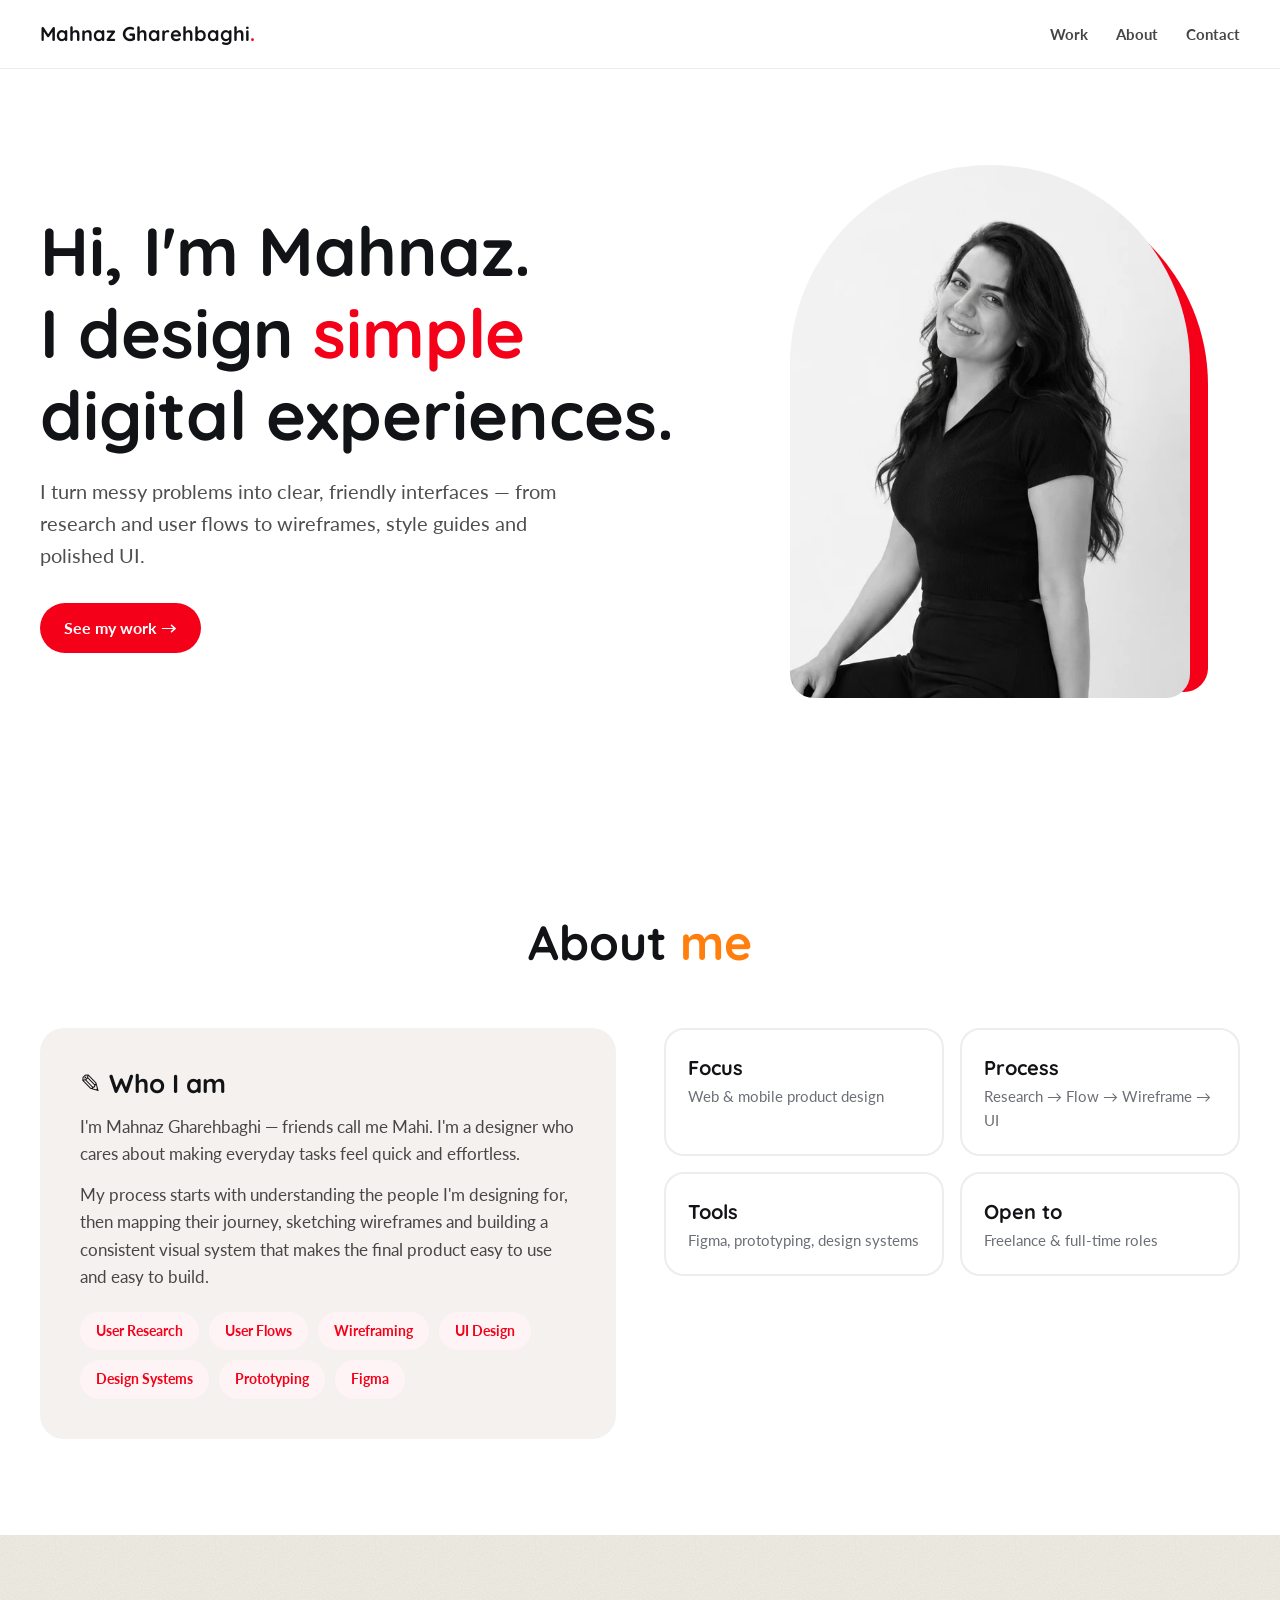
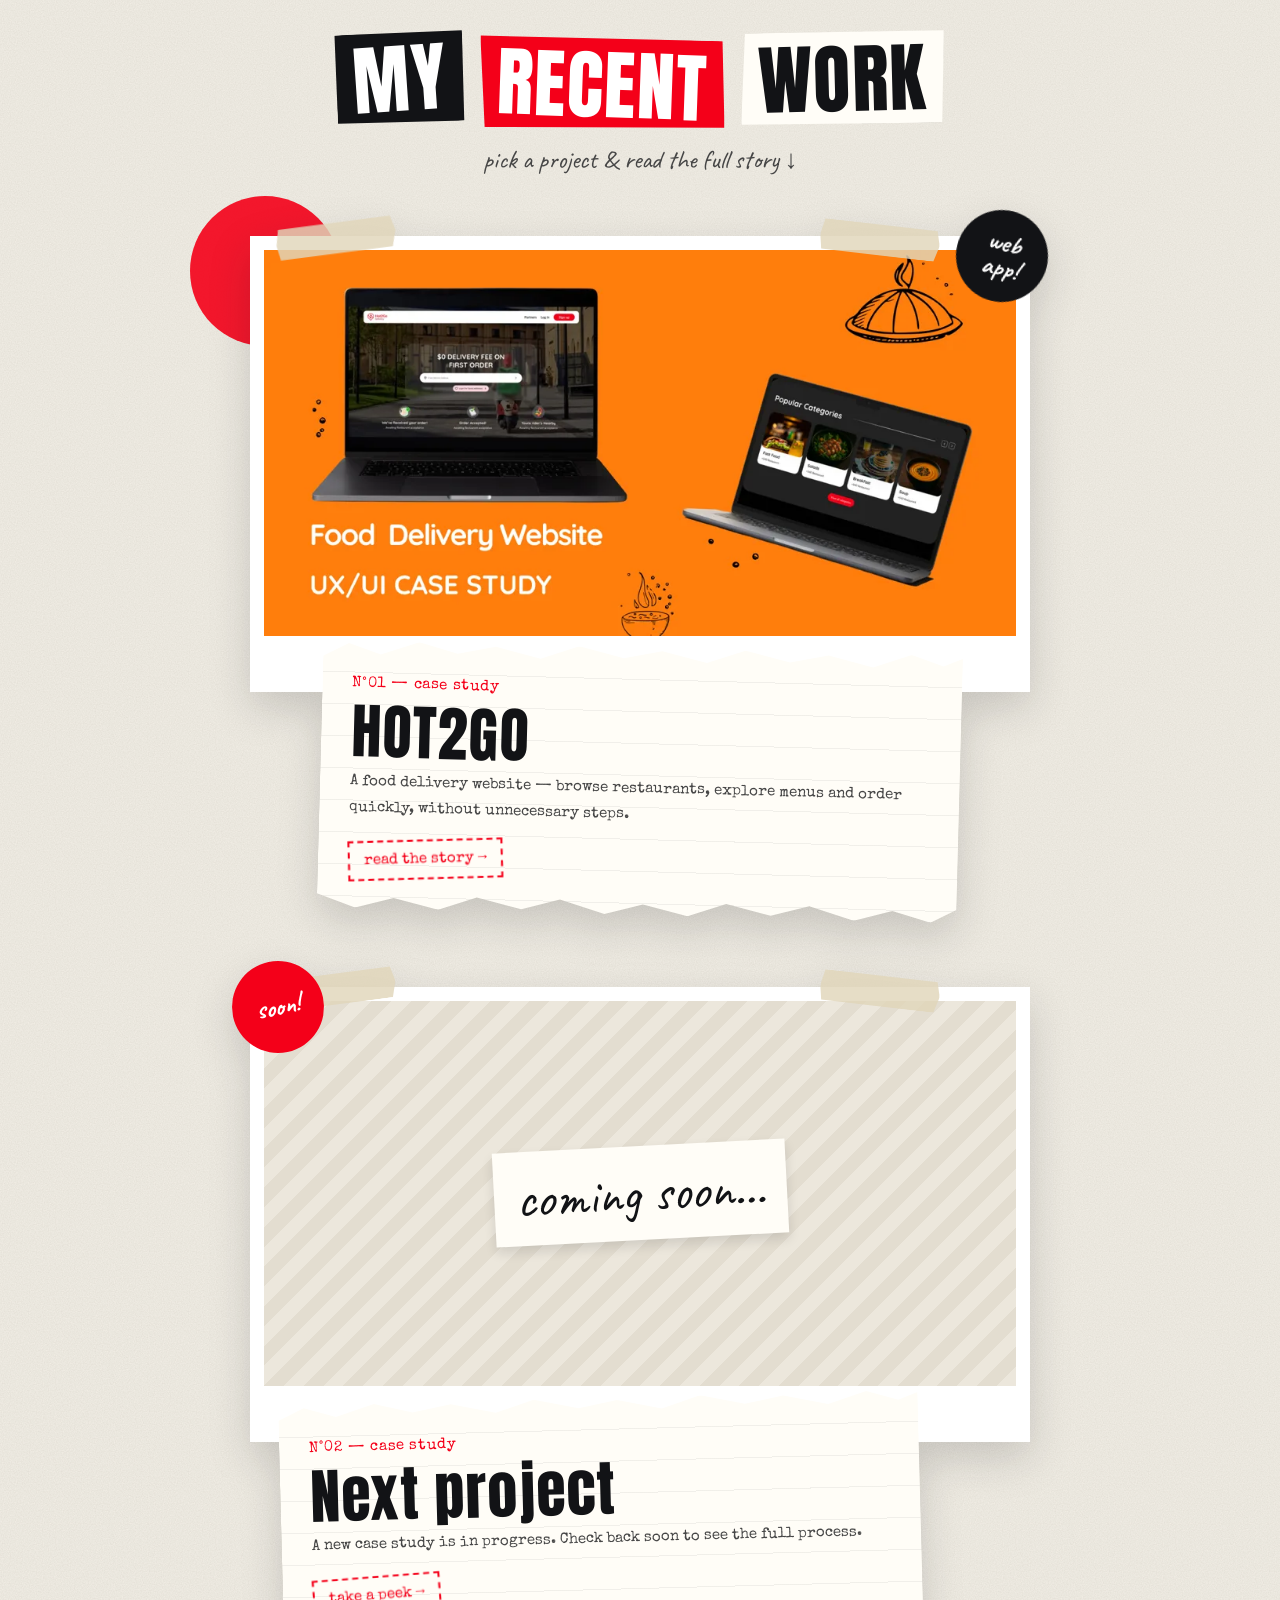
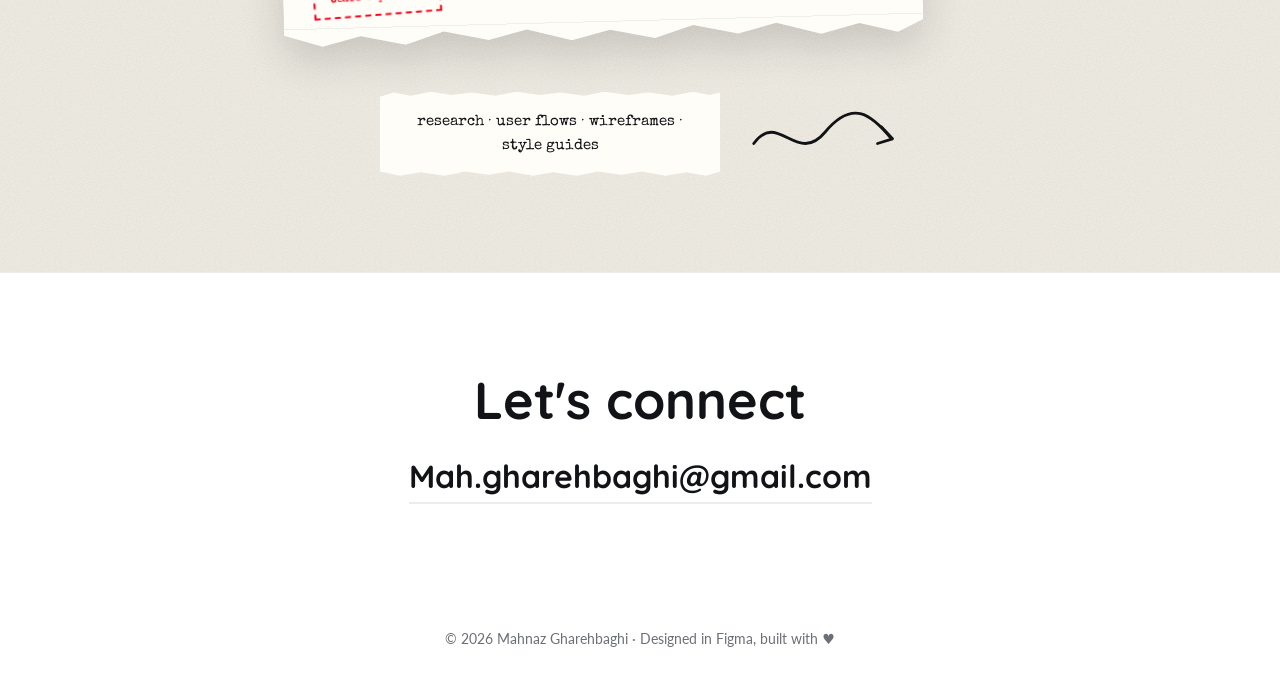
==== commit cfd2cb0d: "Collage: stack Next Project below HOT2GO with matching design Co-Authored-By: Claude Opus 5.5 <norep" ====
--- a/index.html
+++ b/index.html
@@ -7,12 +7,12 @@
   <meta name="description" content="Portfolio of Mahnaz Gharehbaghi (Mahi): design case studies in user research, user flows, wireframes and design systems.">
   <meta property="og:title" content="Mahnaz Gharehbaghi · Portfolio">
   <meta property="og:description" content="Design case studies by Mahi.">
-  <meta property="og:image" content="/assets/hot2go/card.webp?v=8">
+  <meta property="og:image" content="/assets/hot2go/card.webp?v=9">
   <link rel="icon" href="data:image/svg+xml,<svg xmlns='http://www.w3.org/2000/svg' viewBox='0 0 64 64'><circle cx='32' cy='32' r='30' fill='%23121316'/><text x='32' y='43' font-size='30' text-anchor='middle' font-family='Arial' font-weight='700' fill='white'>M</text></svg>">
   <link rel="preconnect" href="https://fonts.googleapis.com">
   <link rel="preconnect" href="https://fonts.gstatic.com" crossorigin>
   <link href="https://fonts.googleapis.com/css2?family=Anton&family=Caveat:wght@500;700&family=Lato:wght@400;700&family=Quicksand:wght@500;700&family=Special+Elite&display=swap" rel="stylesheet">
-  <link rel="stylesheet" href="/styles.css?v=8">
+  <link rel="stylesheet" href="/styles.css?v=9">
 </head>
 <body class="home">
 
@@ -46,7 +46,7 @@
     </div>
     <figure class="portrait-photo reveal delay-1">
       <span class="back" aria-hidden="true"></span>
-      <img src="/assets/mahnaz.webp?v=8" alt="Portrait of Mahnaz Gharehbaghi" width="586" height="781">
+      <img src="/assets/mahnaz.webp?v=9" alt="Portrait of Mahnaz Gharehbaghi" width="586" height="781">
     </figure>
   </div>
 
@@ -96,7 +96,7 @@
         <span class="tape t1" aria-hidden="true"></span>
         <span class="tape t2" aria-hidden="true"></span>
         <span class="sticker" aria-hidden="true">web<br>app!</span>
-        <div class="photo"><img src="/assets/hot2go/card.webp?v=8" alt="HOT2GO food delivery website shown on two laptops" width="960" height="492"></div>
+        <div class="photo"><img src="/assets/hot2go/card.webp?v=9" alt="HOT2GO food delivery website shown on two laptops" width="960" height="492"></div>
         <div class="label torn">
           <span class="no">N°01 — case study</span>
           <h3>HOT2GO</h3>
@@ -105,17 +105,22 @@
         </div>
       </a>
 
-      <div class="side">
-        <a class="piece p2 reveal" href="/case-studies/coming-soon">
-          <span class="tape t3" aria-hidden="true"></span>
-          <div class="note">
-            <span class="no">N°02</span>
-            <h3>Next project</h3>
-            <p class="hand">in progress… coming soon!</p>
-          </div>
-        </a>
-        <div class="scrap torn reveal" aria-hidden="true">research · user flows · wireframes · style guides</div>
-        <svg class="squiggle reveal" viewBox="0 0 160 60" aria-hidden="true"><path d="M4 40 C 30 4, 50 64, 80 28 S 130 10, 150 34" fill="none" stroke="#121316" stroke-width="3" stroke-linecap="round"/><path d="M140 22 L152 35 L136 40" fill="none" stroke="#121316" stroke-width="3" stroke-linecap="round" stroke-linejoin="round"/></svg>
+      <a class="piece p1 p1b reveal" href="/case-studies/coming-soon">
+        <span class="tape t1" aria-hidden="true"></span>
+        <span class="tape t2" aria-hidden="true"></span>
+        <span class="sticker" aria-hidden="true">soon!</span>
+        <div class="photo"><div class="ph-blank"><span>coming soon…</span></div></div>
+        <div class="label torn">
+          <span class="no">N°02 — case study</span>
+          <h3>Next project</h3>
+          <p>A new case study is in progress. Check back soon to see the full process.</p>
+          <span class="stamp">take a peek →</span>
+        </div>
+      </a>
+
+      <div class="extras" aria-hidden="true">
+        <div class="scrap torn reveal">research · user flows · wireframes · style guides</div>
+        <svg class="squiggle reveal" viewBox="0 0 160 60"><path d="M4 40 C 30 4, 50 64, 80 28 S 130 10, 150 34" fill="none" stroke="#121316" stroke-width="3" stroke-linecap="round"/><path d="M140 22 L152 35 L136 40" fill="none" stroke="#121316" stroke-width="3" stroke-linecap="round" stroke-linejoin="round"/></svg>
       </div>
     </div>
   </div>
@@ -130,6 +135,6 @@
 
 <footer>© <span id="y"></span> Mahnaz Gharehbaghi · Designed in Figma, built with ♥</footer>
 
-<script src="/main.js?v=8"></script>
+<script src="/main.js?v=9"></script>
 </body>
 </html>
--- a/styles.css
+++ b/styles.css
@@ -364,3 +364,21 @@
   .side { padding-top: 0; }
   .p2 { transform: rotate(2deg); }
 }
+
+/* Stacked collage: one piece per row */
+.board { grid-template-columns: 1fr; max-width: 780px; margin-inline: auto; gap: 72px; }
+.p1b { transform: rotate(2deg); }
+.p1b:hover { transform: rotate(0deg) translateY(-6px); }
+.p1b .label { margin-left: 4%; transform: rotate(-1.5deg); }
+.p1b .sticker { right: auto; left: -18px; transform: rotate(-12deg); background: var(--red); }
+.ph-blank {
+  aspect-ratio: 960 / 492; display: grid; place-items: center;
+  background: repeating-linear-gradient(-45deg, #ece7dc 0 14px, #e3ddd0 14px 28px);
+}
+.ph-blank span { font-family: "Caveat", cursive; font-size: clamp(34px, 5vw, 54px); color: var(--ink); background: #fffdf7; padding: 4px 22px; transform: rotate(-3deg); box-shadow: 0 6px 12px rgba(18,19,22,.12); }
+.extras { display: flex; justify-content: center; align-items: center; gap: 30px; flex-wrap: wrap; margin-top: -20px; }
+@media (max-width: 860px) {
+  .board { gap: 56px; }
+  .p1b { transform: rotate(1deg); }
+  .p1b .sticker { left: -6px; }
+}
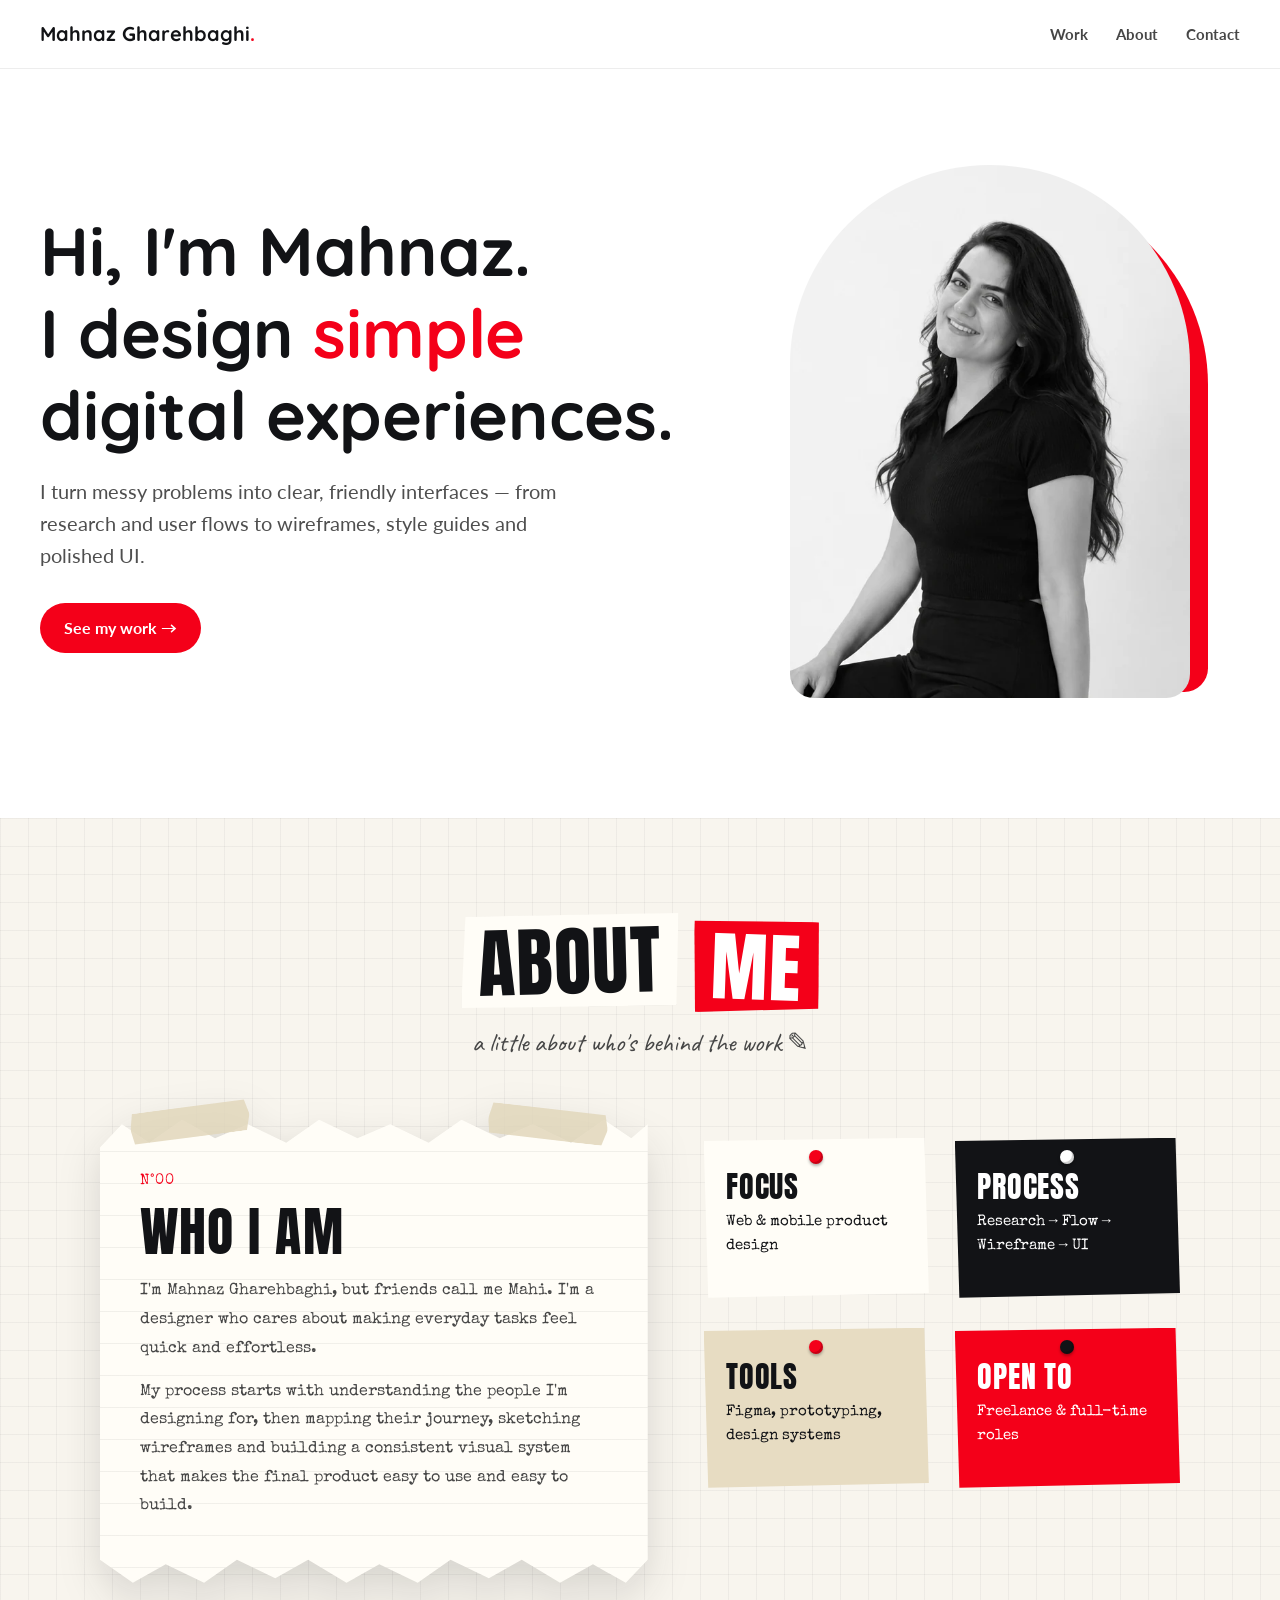
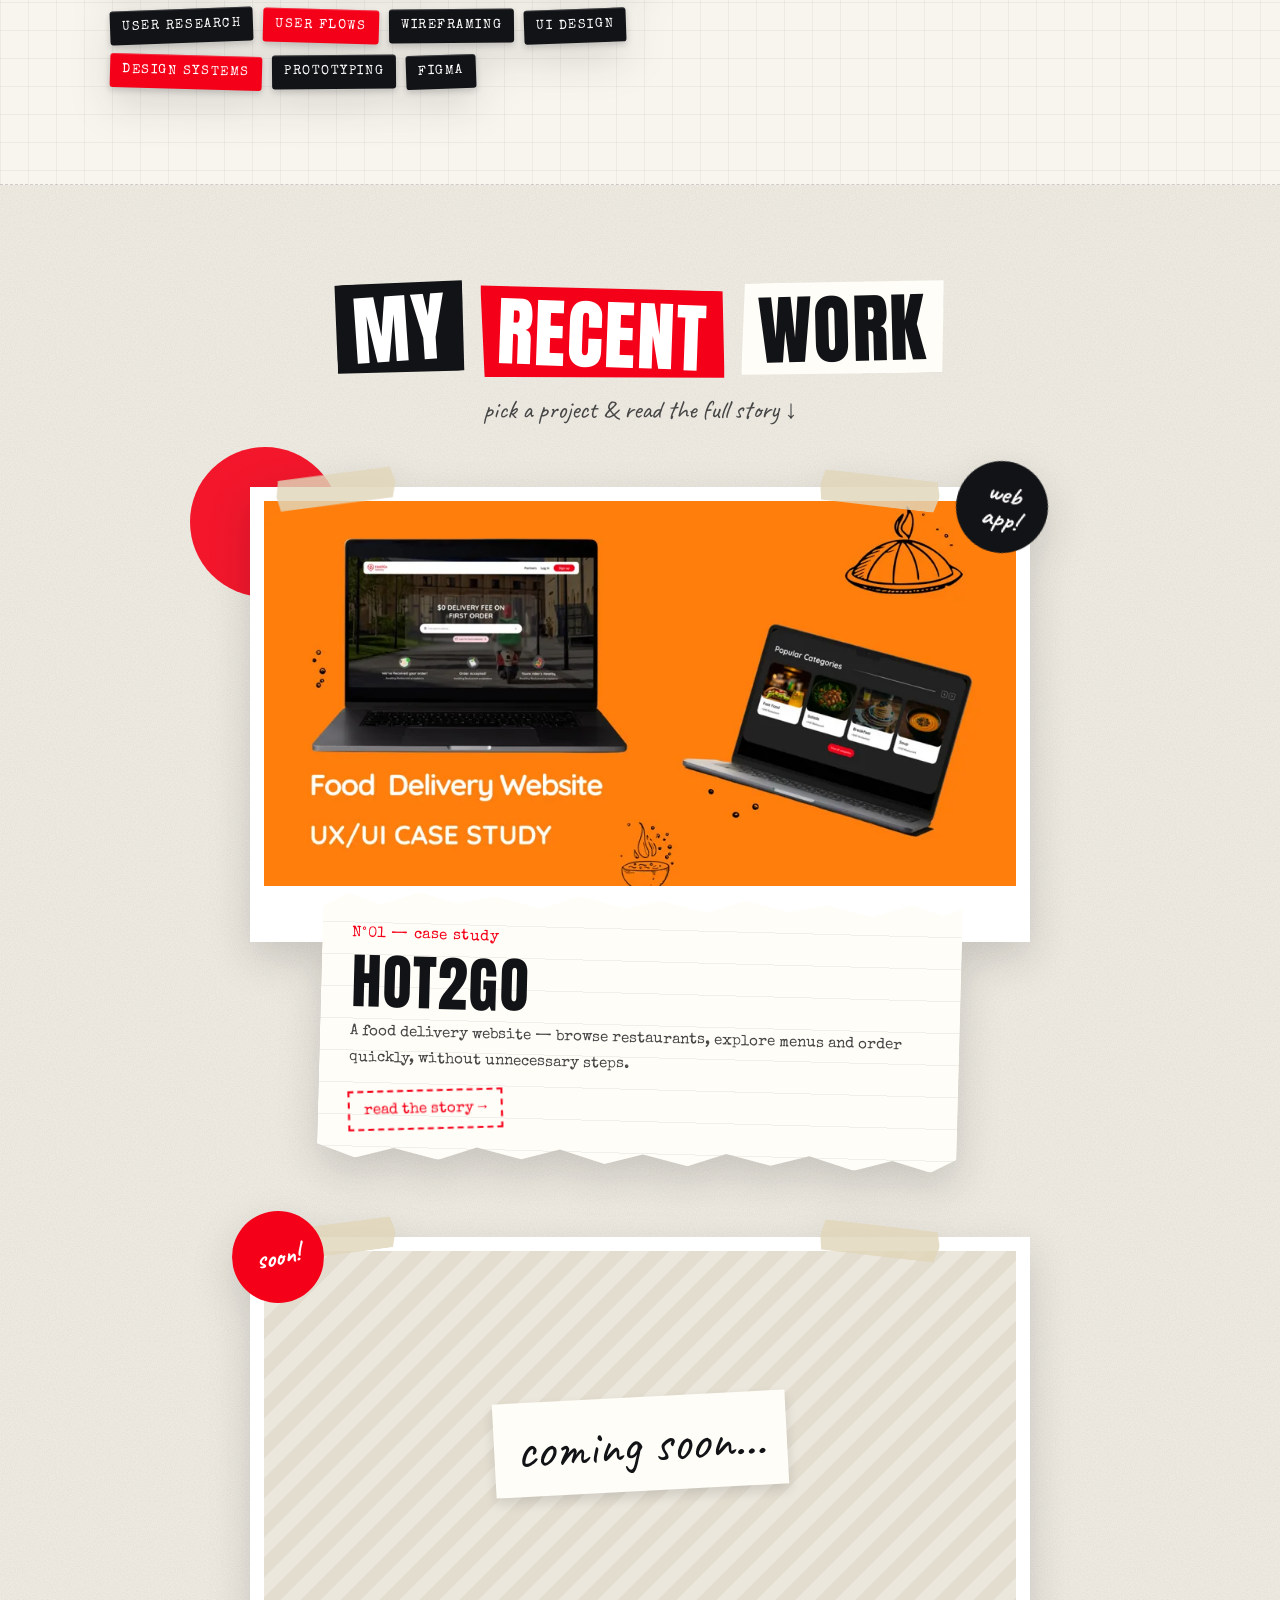
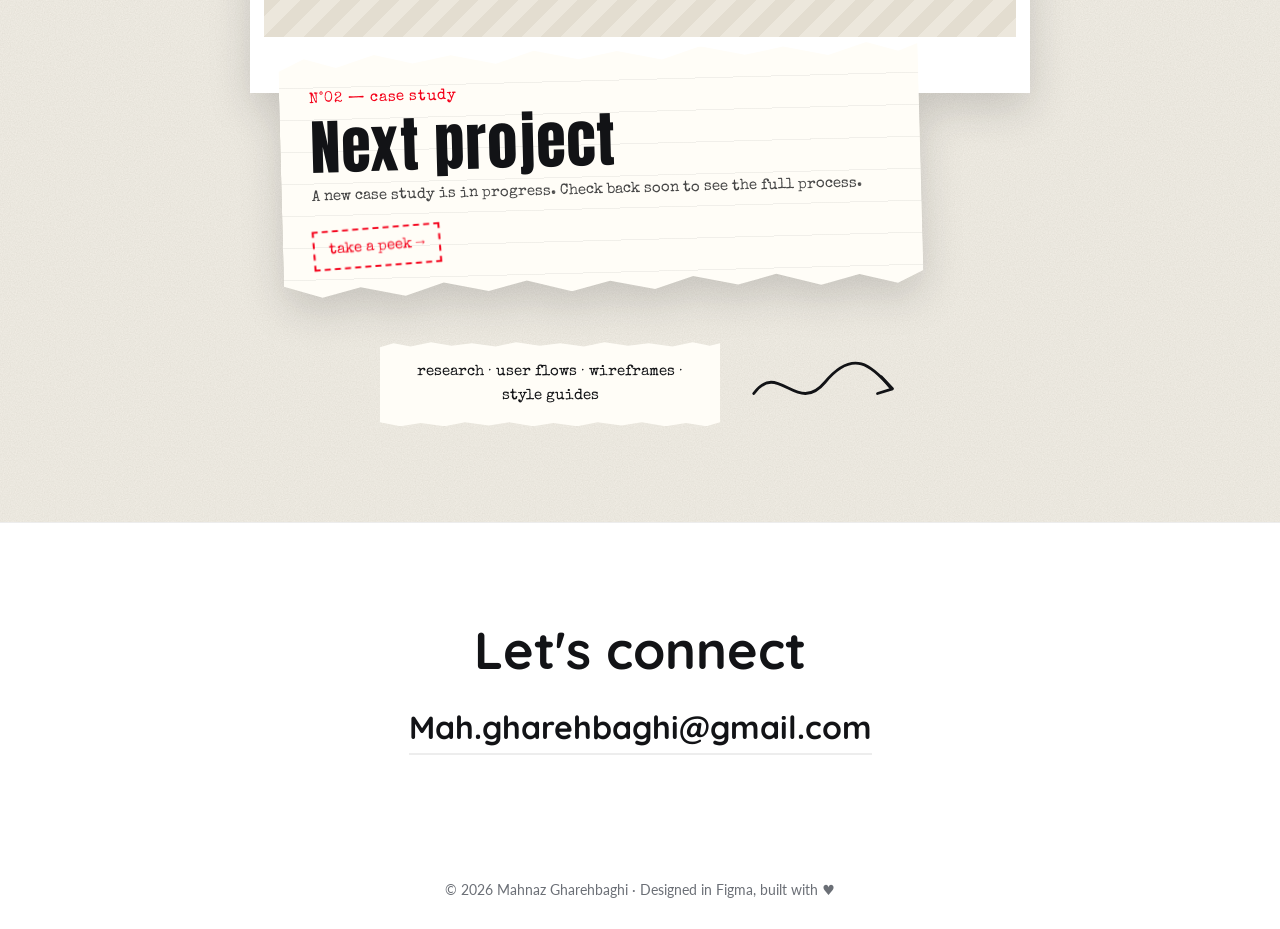
==== commit 250270ff: "About me: cut-out collage redesign, remove dash in Who I am Co-Authored-By: Claude Opus 5.5 <noreply" ====
--- a/index.html
+++ b/index.html
@@ -7,12 +7,12 @@
   <meta name="description" content="Portfolio of Mahnaz Gharehbaghi (Mahi): design case studies in user research, user flows, wireframes and design systems.">
   <meta property="og:title" content="Mahnaz Gharehbaghi · Portfolio">
   <meta property="og:description" content="Design case studies by Mahi.">
-  <meta property="og:image" content="/assets/hot2go/card.webp?v=9">
+  <meta property="og:image" content="/assets/hot2go/card.webp?v=10">
   <link rel="icon" href="data:image/svg+xml,<svg xmlns='http://www.w3.org/2000/svg' viewBox='0 0 64 64'><circle cx='32' cy='32' r='30' fill='%23121316'/><text x='32' y='43' font-size='30' text-anchor='middle' font-family='Arial' font-weight='700' fill='white'>M</text></svg>">
   <link rel="preconnect" href="https://fonts.googleapis.com">
   <link rel="preconnect" href="https://fonts.gstatic.com" crossorigin>
   <link href="https://fonts.googleapis.com/css2?family=Anton&family=Caveat:wght@500;700&family=Lato:wght@400;700&family=Quicksand:wght@500;700&family=Special+Elite&display=swap" rel="stylesheet">
-  <link rel="stylesheet" href="/styles.css?v=9">
+  <link rel="stylesheet" href="/styles.css?v=10">
 </head>
 <body class="home">
 
@@ -46,7 +46,7 @@
     </div>
     <figure class="portrait-photo reveal delay-1">
       <span class="back" aria-hidden="true"></span>
-      <img src="/assets/mahnaz.webp?v=9" alt="Portrait of Mahnaz Gharehbaghi" width="586" height="781">
+      <img src="/assets/mahnaz.webp?v=10" alt="Portrait of Mahnaz Gharehbaghi" width="586" height="781">
     </figure>
   </div>
 
@@ -55,26 +55,35 @@
   </svg>
 </header>
 
-<section class="about" id="about">
+<section class="about collage about-collage" id="about">
   <div class="wrap">
-    <div class="section-head reveal">
-      <h2>About <span>me</span></h2>
-    </div>
-    <div class="about-grid">
-      <div class="about-card reveal">
-        <h3>✎ Who I am</h3>
-        <p>I'm Mahnaz Gharehbaghi — friends call me Mahi. I'm a designer who cares about making everyday tasks feel quick and effortless.</p>
-        <p>My process starts with understanding the people I'm designing for, then mapping their journey, sketching wireframes and building a consistent visual system that makes the final product easy to use and easy to build.</p>
-        <div class="skills">
-          <span>User Research</span><span>User Flows</span><span>Wireframing</span>
-          <span>UI Design</span><span>Design Systems</span><span>Prototyping</span><span>Figma</span>
+    <h2 class="cut-title reveal" aria-label="About me">
+      <span class="chip c3" aria-hidden="true">About</span>
+      <span class="chip c2" aria-hidden="true">me</span>
+    </h2>
+    <p class="scribble reveal">a little about who's behind the work ✎</p>
+
+    <div class="about-board">
+      <div class="who reveal">
+        <span class="tape t1" aria-hidden="true"></span>
+        <span class="tape t2" aria-hidden="true"></span>
+        <div class="who-paper torn">
+          <span class="no">N°00</span>
+          <h3>Who I am</h3>
+          <p>I'm Mahnaz Gharehbaghi, but friends call me Mahi. I'm a designer who cares about making everyday tasks feel quick and effortless.</p>
+          <p>My process starts with understanding the people I'm designing for, then mapping their journey, sketching wireframes and building a consistent visual system that makes the final product easy to use and easy to build.</p>
         </div>
+        <ul class="dymo-row" aria-label="Skills">
+          <li>User Research</li><li>User Flows</li><li>Wireframing</li><li>UI Design</li>
+          <li>Design Systems</li><li>Prototyping</li><li>Figma</li>
+        </ul>
       </div>
-      <div class="facts reveal delay-1">
-        <div class="fact"><div class="label">Focus</div><div class="value">Web &amp; mobile product design</div></div>
-        <div class="fact"><div class="label">Process</div><div class="value">Research → Flow → Wireframe → UI</div></div>
-        <div class="fact"><div class="label">Tools</div><div class="value">Figma, prototyping, design systems</div></div>
-        <div class="fact"><div class="label">Open to</div><div class="value">Freelance &amp; full-time roles</div></div>
+
+      <div class="tags-board">
+        <div class="tagnote n1 reveal"><span class="pin" aria-hidden="true"></span><b>Focus</b><span>Web &amp; mobile product design</span></div>
+        <div class="tagnote n2 reveal"><span class="pin" aria-hidden="true"></span><b>Process</b><span>Research → Flow → Wireframe → UI</span></div>
+        <div class="tagnote n3 reveal"><span class="pin" aria-hidden="true"></span><b>Tools</b><span>Figma, prototyping, design systems</span></div>
+        <div class="tagnote n4 reveal"><span class="pin" aria-hidden="true"></span><b>Open to</b><span>Freelance &amp; full-time roles</span></div>
       </div>
     </div>
   </div>
@@ -96,7 +105,7 @@
         <span class="tape t1" aria-hidden="true"></span>
         <span class="tape t2" aria-hidden="true"></span>
         <span class="sticker" aria-hidden="true">web<br>app!</span>
-        <div class="photo"><img src="/assets/hot2go/card.webp?v=9" alt="HOT2GO food delivery website shown on two laptops" width="960" height="492"></div>
+        <div class="photo"><img src="/assets/hot2go/card.webp?v=10" alt="HOT2GO food delivery website shown on two laptops" width="960" height="492"></div>
         <div class="label torn">
           <span class="no">N°01 — case study</span>
           <h3>HOT2GO</h3>
@@ -135,6 +144,6 @@
 
 <footer>© <span id="y"></span> Mahnaz Gharehbaghi · Designed in Figma, built with ♥</footer>
 
-<script src="/main.js?v=9"></script>
+<script src="/main.js?v=10"></script>
 </body>
 </html>
--- a/styles.css
+++ b/styles.css
@@ -382,3 +382,61 @@
   .p1b { transform: rotate(1deg); }
   .p1b .sticker { left: -6px; }
 }
+
+/* ---------- About: cut-out collage ---------- */
+.about-collage {
+  background-color: #f8f5ee;
+  background-image:
+    linear-gradient(rgba(18,19,22,.045) 1px, transparent 1px),
+    linear-gradient(90deg, rgba(18,19,22,.045) 1px, transparent 1px);
+  background-size: 28px 28px;
+  border-bottom: 1px dashed rgba(18,19,22,.18);
+}
+.about-board { display: grid; grid-template-columns: 1.15fr 1fr; gap: 56px; align-items: start; max-width: 1080px; margin-inline: auto; }
+.who { position: relative; transform: rotate(-1.5deg); transition: transform .35s ease; filter: drop-shadow(0 16px 20px rgba(18,19,22,.14)); }
+.who:hover { transform: rotate(0deg) translateY(-4px); }
+.who-paper {
+  background: #fffdf7; padding: 44px 40px 48px;
+  background-image: repeating-linear-gradient(transparent 0 31px, rgba(18,19,22,.06) 31px 32px);
+}
+.who-paper h3 { font-family: "Anton", var(--head); font-weight: 400; font-size: clamp(38px, 4.5vw, 54px); letter-spacing: .02em; text-transform: uppercase; margin: 6px 0 14px; }
+.who-paper p { font-family: "Special Elite", monospace; font-size: 15.5px; line-height: 1.85; color: var(--ink-2); margin: 0 0 14px; }
+.who .tape.t1 { top: -14px; left: 30px; }
+.who .tape.t2 { top: -12px; right: 40px; left: auto; }
+
+.dymo-row { list-style: none; display: flex; flex-wrap: wrap; gap: 12px 10px; padding: 0 10px; margin: 26px 0 0; }
+.dymo-row li {
+  font-family: "Special Elite", monospace; text-transform: uppercase; letter-spacing: .12em; font-size: 13px;
+  background: var(--ink); color: #fff; padding: 7px 12px 6px; border-radius: 3px;
+  box-shadow: inset 0 1px 0 rgba(255,255,255,.18), 0 3px 6px rgba(18,19,22,.18);
+}
+.dymo-row li:nth-child(3n+1) { transform: rotate(-2deg); }
+.dymo-row li:nth-child(3n+2) { transform: rotate(1.5deg); background: var(--red); }
+.dymo-row li:nth-child(3n) { transform: rotate(-.5deg); }
+
+.tags-board { display: grid; grid-template-columns: 1fr 1fr; gap: 30px 26px; padding-top: 18px; }
+.tagnote {
+  position: relative; min-height: 160px; padding: 34px 22px 24px; display: flex; flex-direction: column; gap: 8px;
+  filter: drop-shadow(0 12px 14px rgba(18,19,22,.14)); transition: transform .3s ease;
+  clip-path: polygon(0 2%, 98% 0, 100% 97%, 2% 100%);
+}
+.tagnote b { font-family: "Anton", var(--head); font-weight: 400; font-size: 30px; letter-spacing: .03em; text-transform: uppercase; line-height: 1; }
+.tagnote span:not(.pin) { font-family: "Special Elite", monospace; font-size: 15px; line-height: 1.6; }
+.tagnote .pin { position: absolute; top: 12px; left: 50%; width: 14px; height: 14px; margin-left: -7px; border-radius: 50%; background: var(--red); box-shadow: 0 2px 3px rgba(0,0,0,.3), inset -2px -2px 0 rgba(0,0,0,.18); }
+.n1 { background: #fffdf7; transform: rotate(-3deg); }
+.n2 { background: var(--ink); color: #fff; transform: rotate(2deg) translateY(14px); }
+.n2 .pin { background: #fff; }
+.n3 { background: #e7dcc2; transform: rotate(1.5deg); }
+.n4 { background: var(--red); color: #fff; transform: rotate(-2deg) translateY(14px); }
+.n4 .pin { background: var(--ink); }
+.tagnote:hover { transform: rotate(0deg) translateY(-4px); }
+
+@media (max-width: 860px) {
+  .about-board { grid-template-columns: 1fr; gap: 44px; }
+  .who-paper { padding: 34px 22px 38px; }
+  .who { transform: rotate(-1deg); }
+  .tags-board { gap: 22px 16px; }
+  .tagnote { min-height: 140px; padding: 30px 16px 20px; }
+  .tagnote b { font-size: 24px; }
+  .tagnote span:not(.pin) { font-size: 13.5px; }
+}
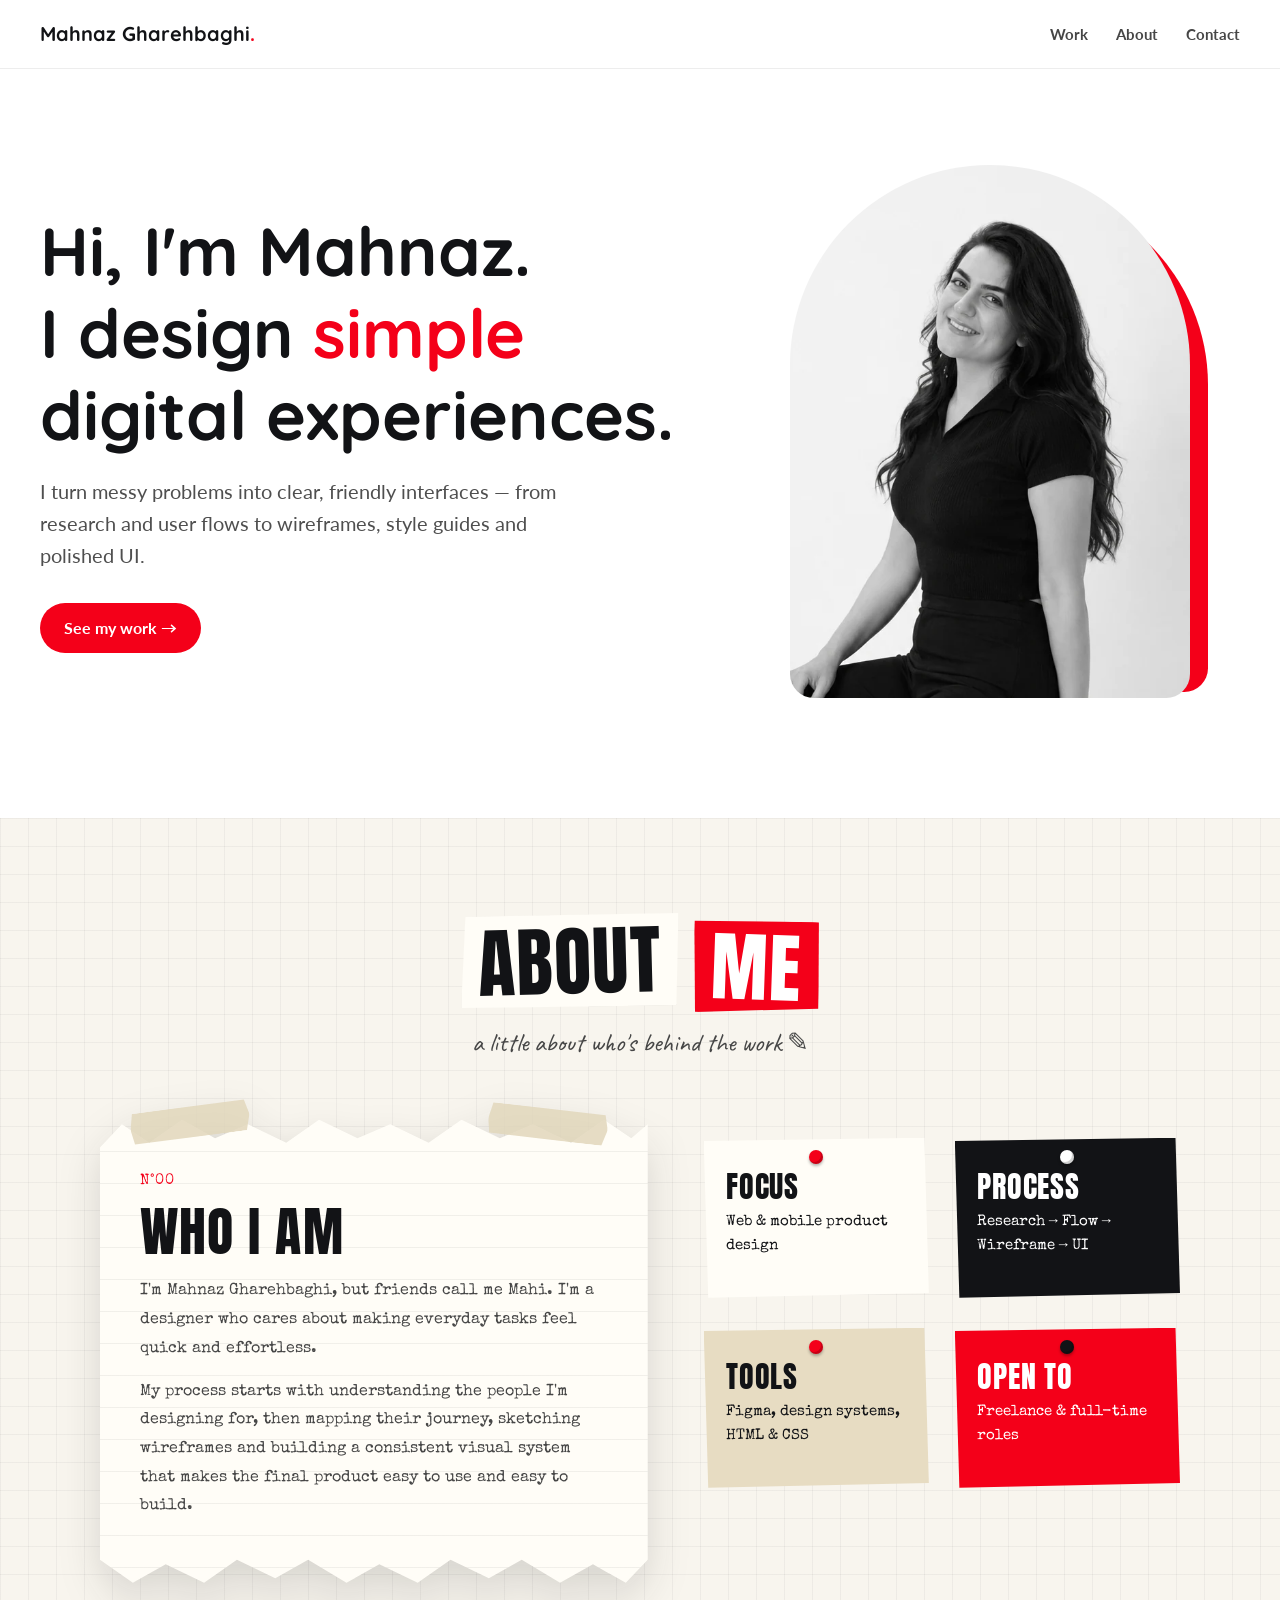
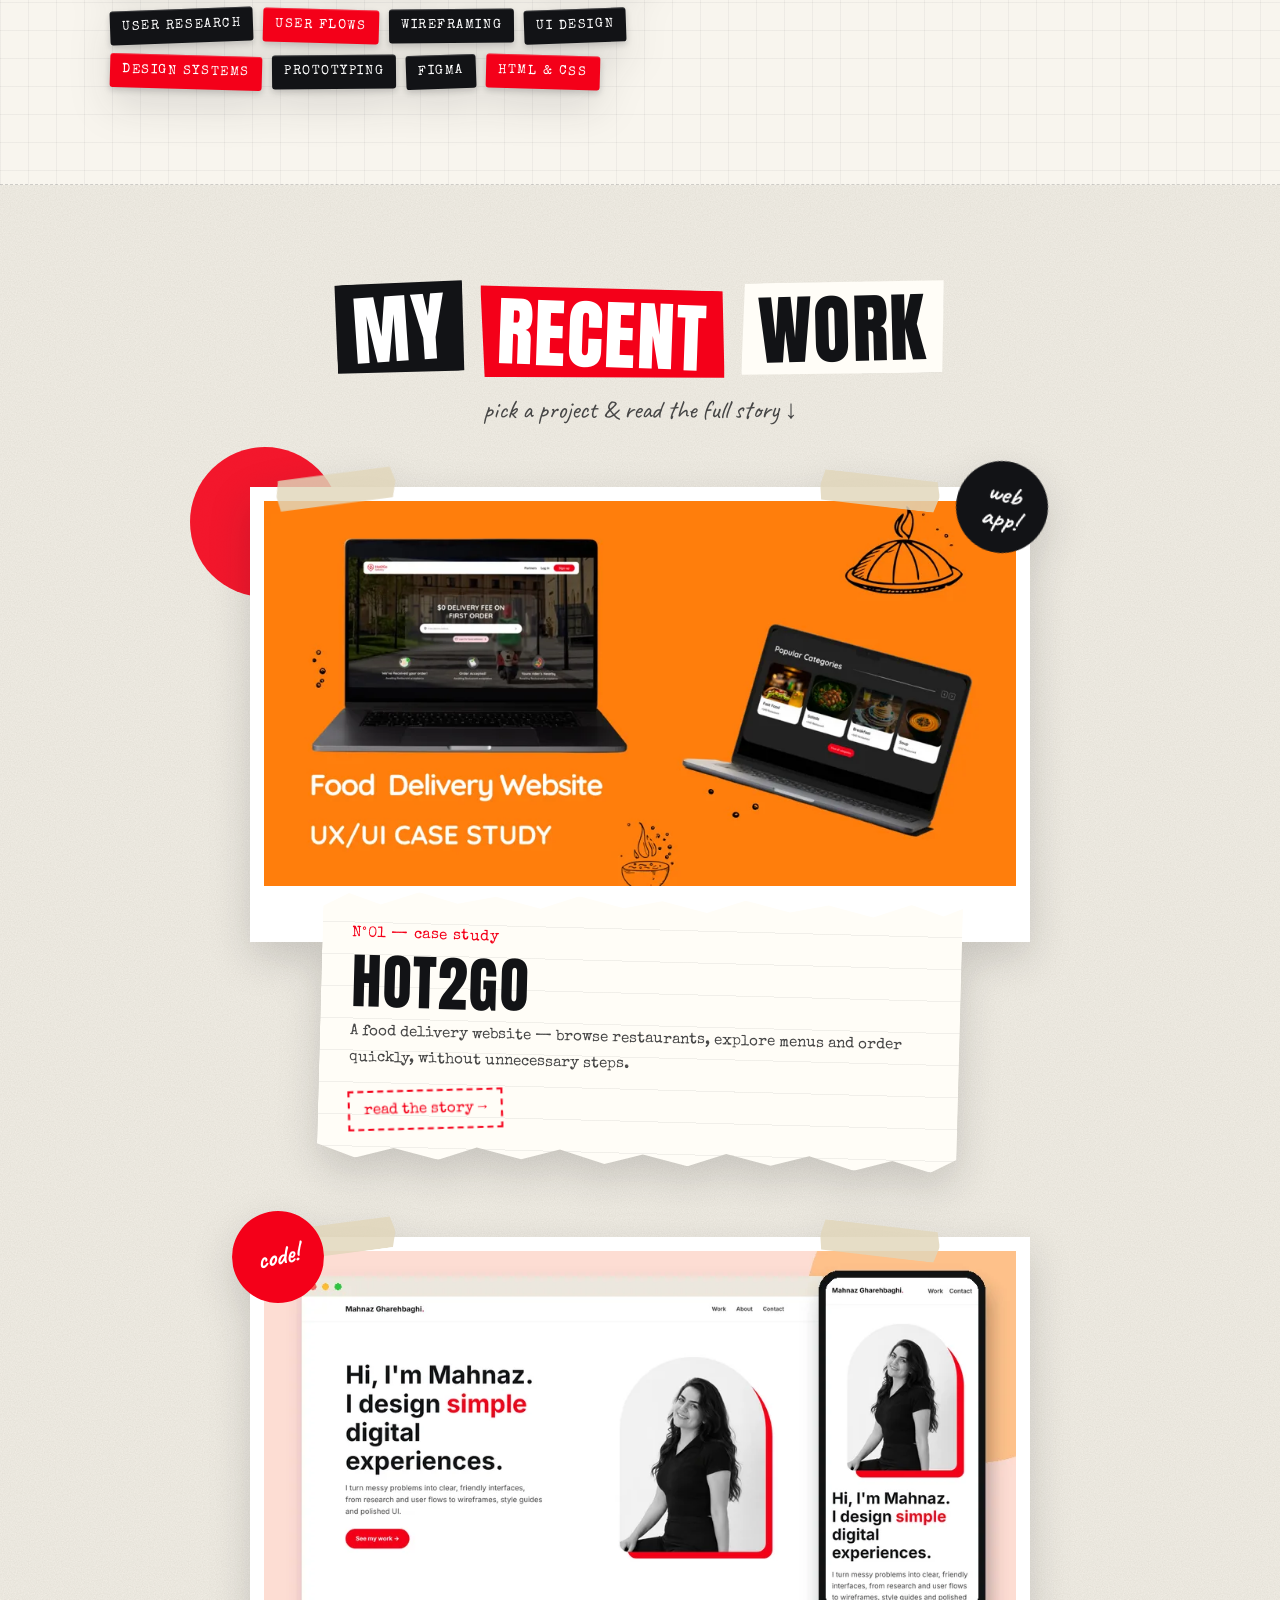
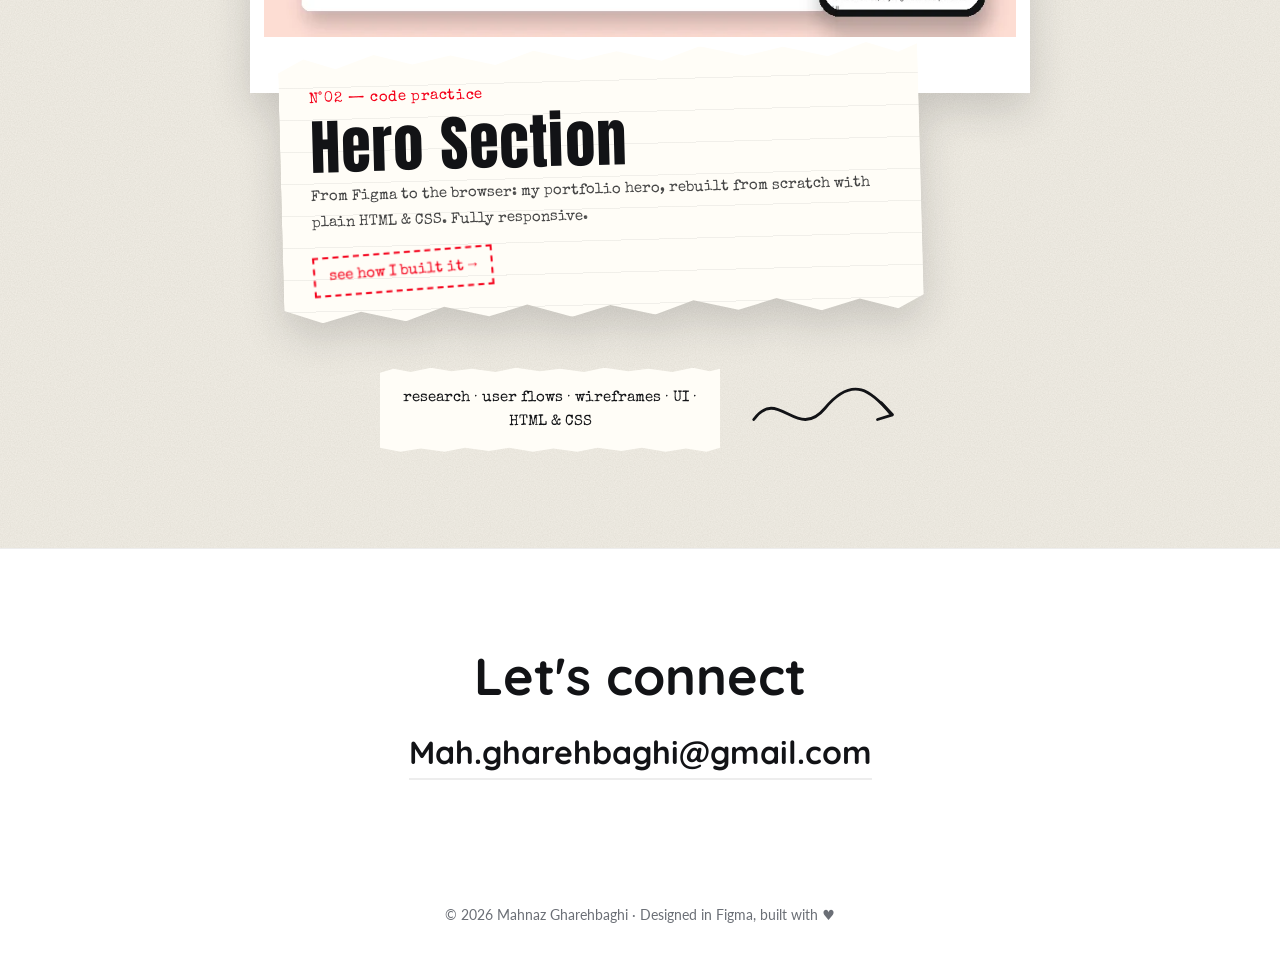
==== commit 67443367: "Add hero section code practice as project N°02 - New page case-studies/hero-section with screenshots" ====
--- a/index.html
+++ b/index.html
@@ -12,7 +12,7 @@
   <link rel="preconnect" href="https://fonts.googleapis.com">
   <link rel="preconnect" href="https://fonts.gstatic.com" crossorigin>
   <link href="https://fonts.googleapis.com/css2?family=Anton&family=Caveat:wght@500;700&family=Lato:wght@400;700&family=Quicksand:wght@500;700&family=Special+Elite&display=swap" rel="stylesheet">
-  <link rel="stylesheet" href="/styles.css?v=10">
+  <link rel="stylesheet" href="/styles.css?v=11">
 </head>
 <body class="home">
 
@@ -75,14 +75,14 @@
         </div>
         <ul class="dymo-row" aria-label="Skills">
           <li>User Research</li><li>User Flows</li><li>Wireframing</li><li>UI Design</li>
-          <li>Design Systems</li><li>Prototyping</li><li>Figma</li>
+          <li>Design Systems</li><li>Prototyping</li><li>Figma</li><li>HTML &amp; CSS</li>
         </ul>
       </div>
 
       <div class="tags-board">
         <div class="tagnote n1 reveal"><span class="pin" aria-hidden="true"></span><b>Focus</b><span>Web &amp; mobile product design</span></div>
         <div class="tagnote n2 reveal"><span class="pin" aria-hidden="true"></span><b>Process</b><span>Research → Flow → Wireframe → UI</span></div>
-        <div class="tagnote n3 reveal"><span class="pin" aria-hidden="true"></span><b>Tools</b><span>Figma, prototyping, design systems</span></div>
+        <div class="tagnote n3 reveal"><span class="pin" aria-hidden="true"></span><b>Tools</b><span>Figma, design systems, HTML &amp; CSS</span></div>
         <div class="tagnote n4 reveal"><span class="pin" aria-hidden="true"></span><b>Open to</b><span>Freelance &amp; full-time roles</span></div>
       </div>
     </div>
@@ -114,21 +114,21 @@
         </div>
       </a>
 
-      <a class="piece p1 p1b reveal" href="/case-studies/coming-soon">
+      <a class="piece p1 p1b reveal" href="/case-studies/hero-section">
         <span class="tape t1" aria-hidden="true"></span>
         <span class="tape t2" aria-hidden="true"></span>
-        <span class="sticker" aria-hidden="true">soon!</span>
-        <div class="photo"><div class="ph-blank"><span>coming soon…</span></div></div>
+        <span class="sticker" aria-hidden="true">code!</span>
+        <div class="photo"><img src="/assets/hero-section/card.webp?v=11" alt="A hero section built with HTML and CSS, shown in a desktop browser and on a phone" width="960" height="492" loading="lazy"></div>
         <div class="label torn">
-          <span class="no">N°02 — case study</span>
-          <h3>Next project</h3>
-          <p>A new case study is in progress. Check back soon to see the full process.</p>
-          <span class="stamp">take a peek →</span>
+          <span class="no">N°02 — code practice</span>
+          <h3>Hero Section</h3>
+          <p>From Figma to the browser: my portfolio hero, rebuilt from scratch with plain HTML &amp; CSS. Fully responsive.</p>
+          <span class="stamp">see how I built it →</span>
         </div>
       </a>
 
       <div class="extras" aria-hidden="true">
-        <div class="scrap torn reveal">research · user flows · wireframes · style guides</div>
+        <div class="scrap torn reveal">research · user flows · wireframes · UI · HTML &amp; CSS</div>
         <svg class="squiggle reveal" viewBox="0 0 160 60"><path d="M4 40 C 30 4, 50 64, 80 28 S 130 10, 150 34" fill="none" stroke="#121316" stroke-width="3" stroke-linecap="round"/><path d="M140 22 L152 35 L136 40" fill="none" stroke="#121316" stroke-width="3" stroke-linecap="round" stroke-linejoin="round"/></svg>
       </div>
     </div>
--- a/styles.css
+++ b/styles.css
@@ -440,3 +440,30 @@
   .tagnote b { font-size: 24px; }
   .tagnote span:not(.pin) { font-size: 13.5px; }
 }
+
+/* ---------- Code practice page (hero-section) ---------- */
+.cs-links { display: flex; flex-wrap: wrap; gap: 12px; margin-top: 28px; }
+.btn.line { background: transparent; color: var(--ink); border: 2px solid var(--ink); }
+.btn.line:hover { background: var(--ink); color: var(--white); box-shadow: none; }
+.code-study { padding-bottom: 72px; }
+.code-shots { display: grid; grid-template-columns: 3fr 1fr; gap: 32px; align-items: start; margin-top: 16px; }
+.code-shots figure { margin: 0; }
+.code-shots img { width: 100%; height: auto; border-radius: 16px; border: 1px solid var(--line); box-shadow: 0 20px 40px rgba(18,19,22,.10); }
+.code-shots figcaption { font-size: 15px; color: var(--muted); margin-top: 10px; text-align: center; }
+.code-study > section { padding: 0; }
+.code-shots { padding-top: 8px !important; }
+.code-learn, .code-snippet, .code-next { margin-top: 64px; }
+.code-study h2 { font-size: clamp(28px, 3.5vw, 38px); margin-bottom: 20px; }
+.learn-grid { display: grid; grid-template-columns: repeat(auto-fill, minmax(250px, 1fr)); gap: 16px; }
+.learn { background: var(--card); border-radius: 18px; padding: 20px 22px; }
+.learn b { font-family: var(--head); font-size: 18px; color: var(--red); }
+.learn p { margin: 6px 0 0; color: var(--ink-2); font-size: 16px; }
+.code-study code { font-family: ui-monospace, "SFMono-Regular", Menlo, Consolas, monospace; font-size: .9em; background: rgba(18,19,22,.06); padding: 1px 5px; border-radius: 5px; }
+.code-snippet > p, .code-next p { color: var(--ink-2); max-width: 720px; }
+.code-snippet pre { background: var(--ink); color: #f3efe6; border-radius: 18px; padding: 24px 26px; overflow-x: auto; font-size: 15px; line-height: 1.6; max-width: 760px; }
+.code-snippet pre code { background: none; padding: 0; font-size: inherit; color: inherit; }
+.code-snippet .c { color: var(--peach); }
+@media (max-width: 860px) {
+  .code-shots { grid-template-columns: 1fr; }
+  .shot-mob { max-width: 300px; margin-inline: auto !important; }
+}
